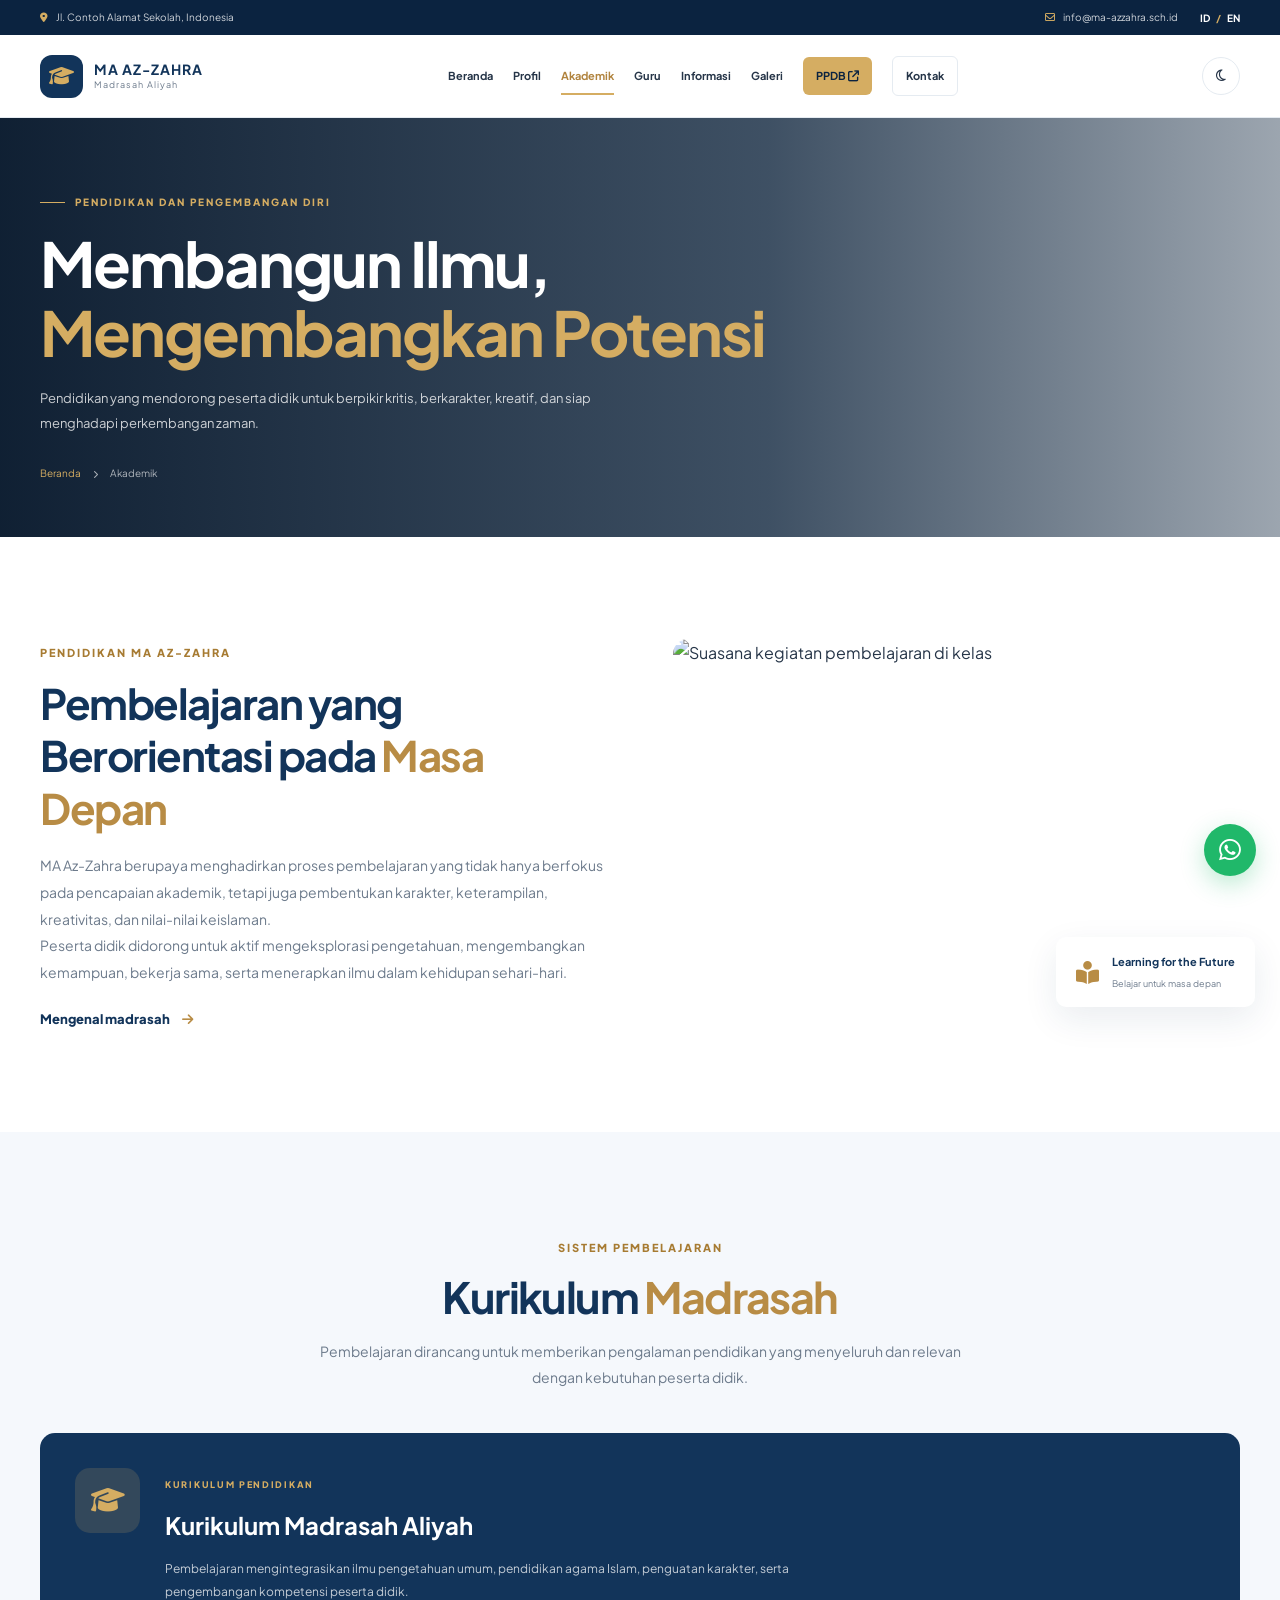
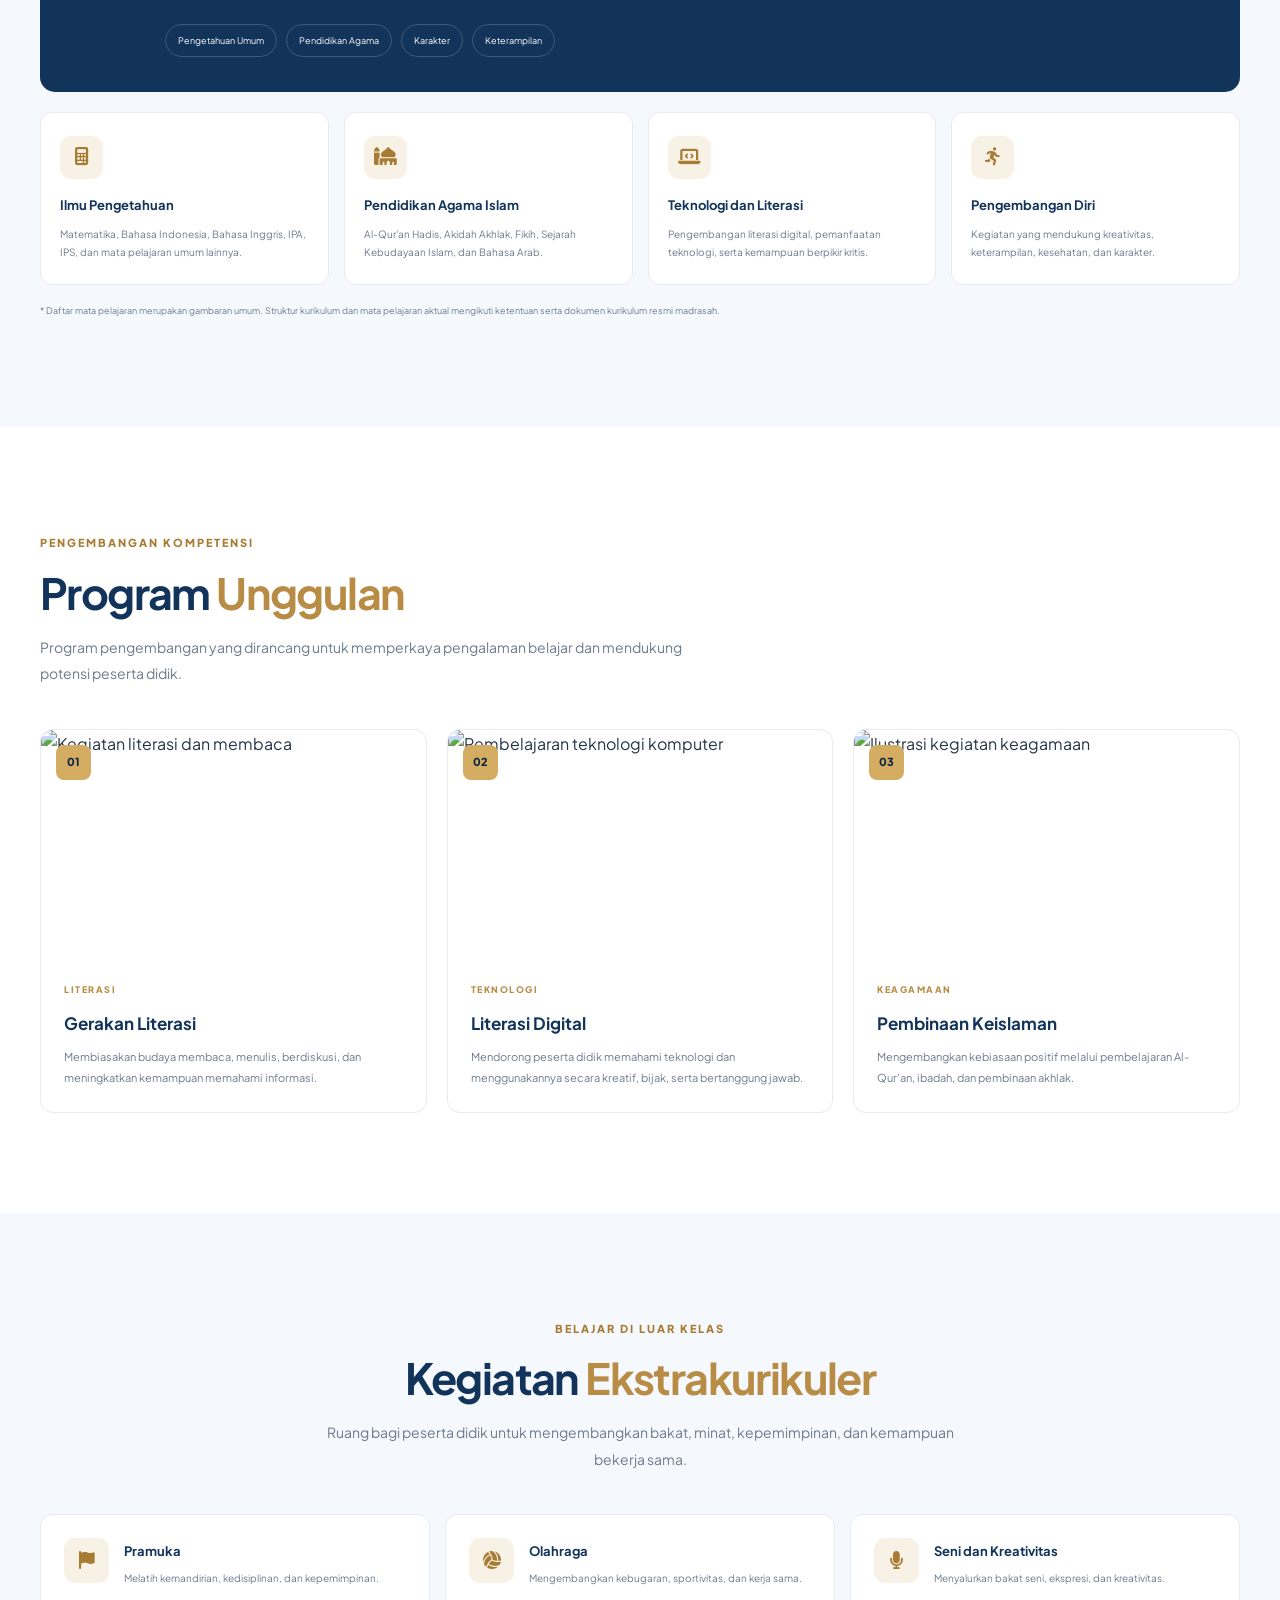
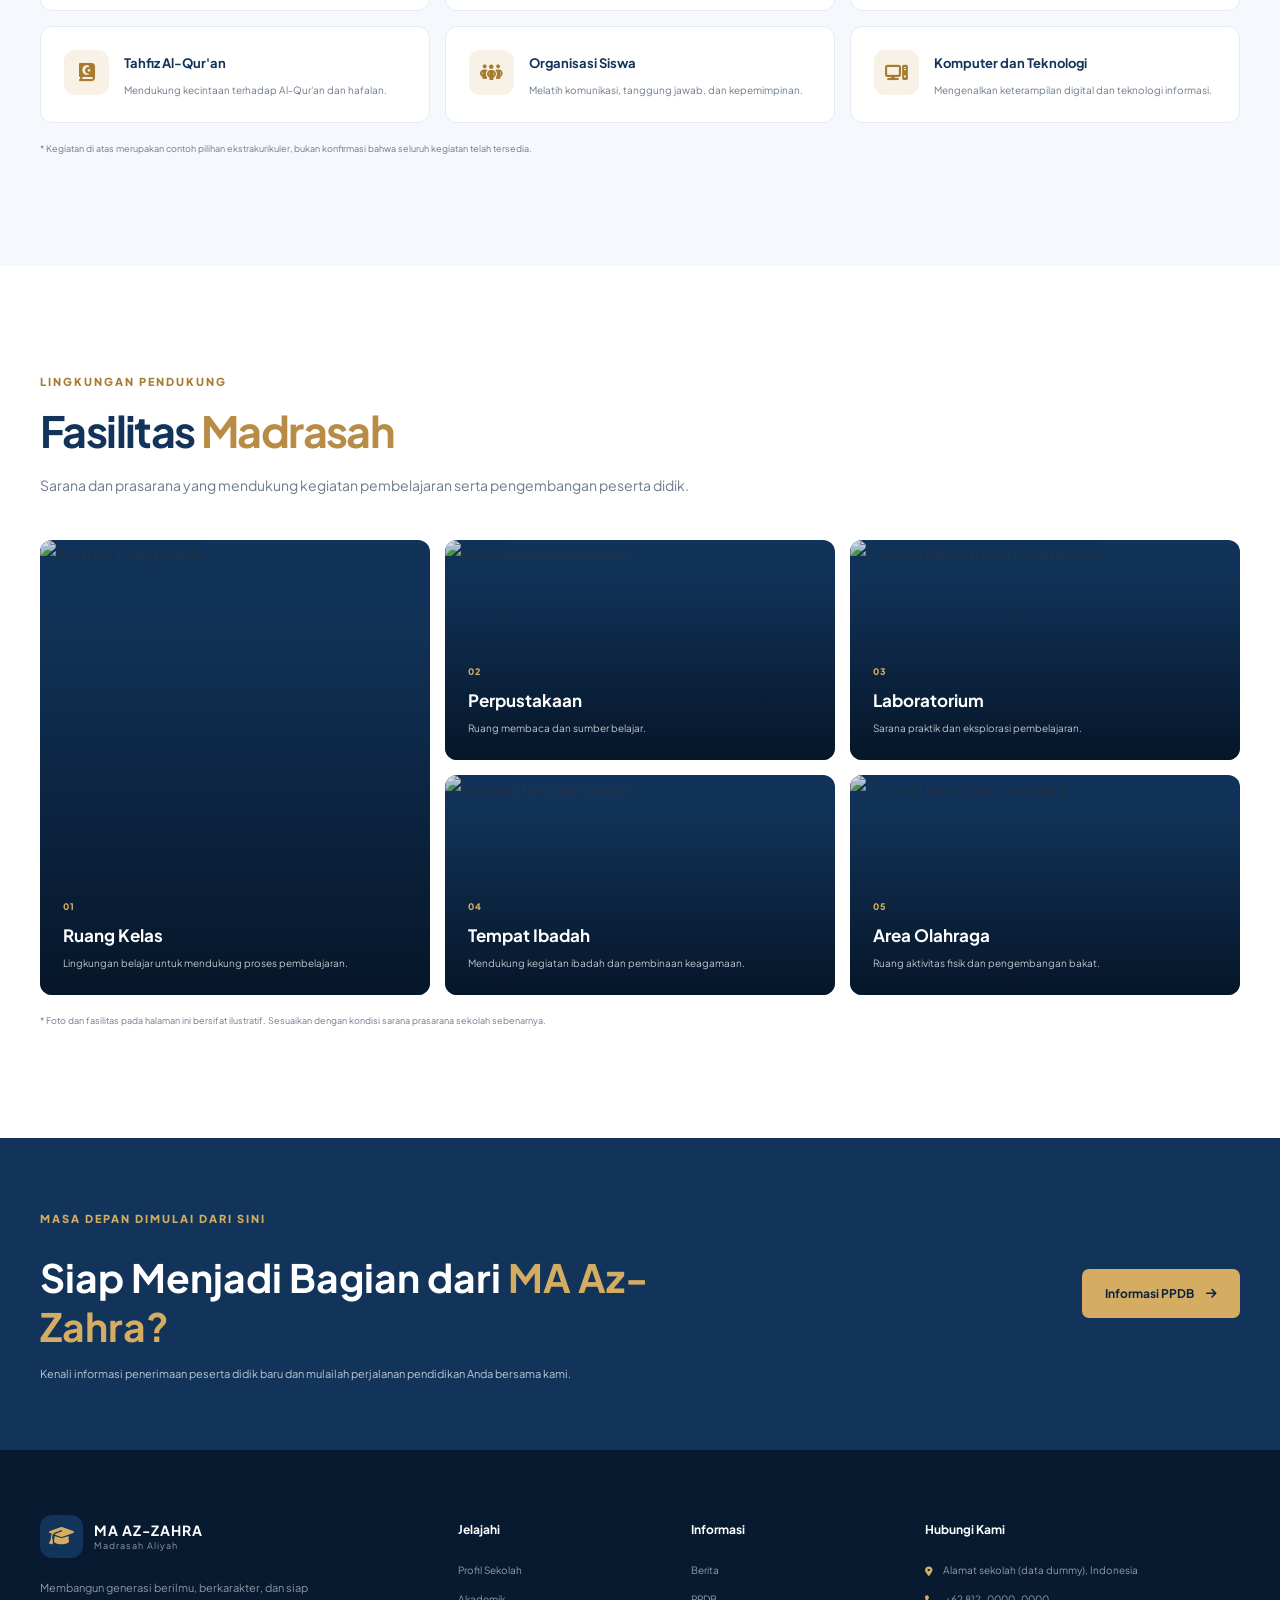
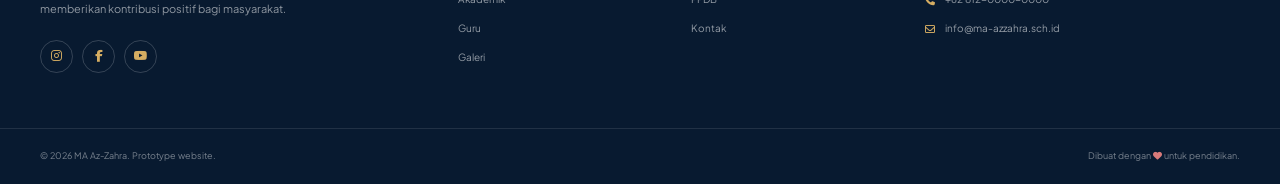
==== pages/akademik.html @ f2ae87c5 "first commit" ====
<!DOCTYPE html>
<html lang="id">
<head>
    <meta charset="UTF-8">
    <meta name="viewport" content="width=device-width, initial-scale=1.0">
    <meta name="description" content="Informasi akademik MA Az-Zahra, kurikulum, program unggulan, ekstrakurikuler, dan fasilitas madrasah.">

    <title>Akademik | MA Az-Zahra</title>

    <link rel="preconnect" href="https://fonts.googleapis.com">
    <link rel="preconnect" href="https://fonts.gstatic.com" crossorigin>
    <link href="https://fonts.googleapis.com/css2?family=Plus+Jakarta+Sans:wght@400;500;600;700;800&display=swap" rel="stylesheet">

    <link rel="stylesheet" href="https://cdnjs.cloudflare.com/ajax/libs/font-awesome/6.5.2/css/all.min.css">

    <link rel="stylesheet" href="../assets/css/variables.css">
    <link rel="stylesheet" href="../assets/css/global.css">
    <link rel="stylesheet" href="../assets/css/navbar.css">
    <link rel="stylesheet" href="../assets/css/components.css">
    <link rel="stylesheet" href="../assets/css/pages.css">
    <link rel="stylesheet" href="../assets/css/responsive.css">
</head>

<body class="academic-page">

    <!-- ANNOUNCEMENT BAR -->
    <div class="announcement-bar">
        <div class="container announcement-inner">
            <span>
                <i class="fa-solid fa-location-dot"></i>
                Jl. Contoh Alamat Sekolah, Indonesia
            </span>

            <div class="announcement-right">
                <a href="mailto:info@ma-azzahra.sch.id">
                    <i class="fa-regular fa-envelope"></i>
                    info@ma-azzahra.sch.id
                </a>

                <button class="language-toggle" id="languageToggle" type="button">
                    ID <span>/</span> EN
                </button>
            </div>
        </div>
    </div>

    <!-- NAVBAR -->
    <header class="site-header" id="siteHeader">
        <div class="container nav-container">

            <a class="brand" href="../index.html">
                <span class="brand-logo">
                    <i class="fa-solid fa-graduation-cap"></i>
                </span>

                <span class="brand-copy">
                    <strong>MA AZ-ZAHRA</strong>
                    <small>Madrasah Aliyah</small>
                </span>
            </a>

            <button
                class="mobile-menu-toggle"
                id="mobileMenuToggle"
                type="button"
                aria-label="Buka navigasi"
                aria-expanded="false"
            >
                <i class="fa-solid fa-bars"></i>
            </button>

            <nav class="main-nav" id="mainNav">
                <a class="nav-link" href="../index.html">Beranda</a>
                <a class="nav-link" href="profil.html">Profil</a>
                <a class="nav-link active" href="akademik.html">Akademik</a>
                <a class="nav-link" href="guru.html">Guru</a>
                <a class="nav-link" href="berita.html">Informasi</a>
                <a class="nav-link" href="galeri.html">Galeri</a>
                <a class="nav-link nav-ppdb" href="ppdb.html">
                    PPDB <i class="fa-solid fa-arrow-up-right-from-square"></i>
                </a>
                <a class="nav-link nav-contact" href="kontak.html">Kontak</a>
            </nav>

            <div class="nav-actions">
                <button class="icon-button" id="themeToggle" type="button" aria-label="Ganti tema">
                    <i class="fa-regular fa-moon"></i>
                </button>
            </div>

        </div>
    </header>

    <main>

        <!-- HERO -->
        <section class="academic-hero">
            <div class="academic-hero-overlay"></div>

            <div class="container academic-hero-content reveal">

                <span class="eyebrow">
                    <span></span>
                    PENDIDIKAN DAN PENGEMBANGAN DIRI
                </span>

                <h1>
                    Membangun Ilmu,
                    <em>Mengembangkan Potensi</em>
                </h1>

                <p>
                    Pendidikan yang mendorong peserta didik untuk berpikir
                    kritis, berkarakter, kreatif, dan siap menghadapi
                    perkembangan zaman.
                </p>

                <div class="breadcrumb">
                    <a href="../index.html">Beranda</a>
                    <i class="fa-solid fa-chevron-right"></i>
                    <span>Akademik</span>
                </div>

            </div>
        </section>

        <!-- PENGANTAR -->
        <section class="section academic-intro">
            <div class="container academic-intro-grid">

                <div class="academic-intro-copy reveal">

                    <span class="section-kicker">PENDIDIKAN MA AZ-ZAHRA</span>

                    <h2>
                        Pembelajaran yang Berorientasi pada
                        <em>Masa Depan</em>
                    </h2>

                    <p class="section-description">
                        MA Az-Zahra berupaya menghadirkan proses pembelajaran
                        yang tidak hanya berfokus pada pencapaian akademik,
                        tetapi juga pembentukan karakter, keterampilan,
                        kreativitas, dan nilai-nilai keislaman.
                    </p>

                    <p class="section-description">
                        Peserta didik didorong untuk aktif mengeksplorasi
                        pengetahuan, mengembangkan kemampuan, bekerja sama,
                        serta menerapkan ilmu dalam kehidupan sehari-hari.
                    </p>

                    <a href="profil.html" class="text-link">
                        Mengenal madrasah
                        <i class="fa-solid fa-arrow-right"></i>
                    </a>

                </div>

                <div class="academic-intro-visual reveal">

                    <img
                        src="https://images.unsplash.com/photo-1509062522246-3755977927d7?auto=format&fit=crop&w=1100&q=85"
                        alt="Suasana kegiatan pembelajaran di kelas"
                        loading="lazy"
                    >

                    <div class="academic-image-caption">
                        <i class="fa-solid fa-book-open-reader"></i>
                        <div>
                            <strong>Learning for the Future</strong>
                            <small>Belajar untuk masa depan</small>
                        </div>
                    </div>

                </div>

            </div>
        </section>

        <!-- KURIKULUM -->
        <section class="section curriculum-section">
            <div class="container">

                <div class="section-heading centered reveal">
                    <span class="section-kicker">SISTEM PEMBELAJARAN</span>

                    <h2>
                        Kurikulum
                        <em>Madrasah</em>
                    </h2>

                    <p class="section-description">
                        Pembelajaran dirancang untuk memberikan pengalaman
                        pendidikan yang menyeluruh dan relevan dengan
                        kebutuhan peserta didik.
                    </p>
                </div>

                <div class="curriculum-main-card reveal">

                    <div class="curriculum-main-icon">
                        <i class="fa-solid fa-graduation-cap"></i>
                    </div>

                    <div class="curriculum-main-content">
                        <span>KURIKULUM PENDIDIKAN</span>
                        <h3>Kurikulum Madrasah Aliyah</h3>

                        <p>
                            Pembelajaran mengintegrasikan ilmu pengetahuan
                            umum, pendidikan agama Islam, penguatan karakter,
                            serta pengembangan kompetensi peserta didik.
                        </p>

                        <div class="curriculum-tags">
                            <span>Pengetahuan Umum</span>
                            <span>Pendidikan Agama</span>
                            <span>Karakter</span>
                            <span>Keterampilan</span>
                        </div>
                    </div>

                </div>

                <div class="curriculum-subjects">

                    <article class="subject-card reveal">
                        <span><i class="fa-solid fa-calculator"></i></span>
                        <h3>Ilmu Pengetahuan</h3>
                        <p>
                            Matematika, Bahasa Indonesia, Bahasa Inggris,
                            IPA, IPS, dan mata pelajaran umum lainnya.
                        </p>
                    </article>

                    <article class="subject-card reveal">
                        <span><i class="fa-solid fa-mosque"></i></span>
                        <h3>Pendidikan Agama Islam</h3>
                        <p>
                            Al-Qur'an Hadis, Akidah Akhlak, Fikih,
                            Sejarah Kebudayaan Islam, dan Bahasa Arab.
                        </p>
                    </article>

                    <article class="subject-card reveal">
                        <span><i class="fa-solid fa-laptop-code"></i></span>
                        <h3>Teknologi dan Literasi</h3>
                        <p>
                            Pengembangan literasi digital, pemanfaatan
                            teknologi, serta kemampuan berpikir kritis.
                        </p>
                    </article>

                    <article class="subject-card reveal">
                        <span><i class="fa-solid fa-person-running"></i></span>
                        <h3>Pengembangan Diri</h3>
                        <p>
                            Kegiatan yang mendukung kreativitas,
                            keterampilan, kesehatan, dan karakter.
                        </p>
                    </article>

                </div>

                <p class="academic-disclaimer">
                    * Daftar mata pelajaran merupakan gambaran umum.
                    Struktur kurikulum dan mata pelajaran aktual mengikuti
                    ketentuan serta dokumen kurikulum resmi madrasah.
                </p>

            </div>
        </section>

        <!-- PROGRAM UNGGULAN -->
        <section class="section featured-program-section">
            <div class="container">

                <div class="section-heading reveal">
                    <span class="section-kicker">PENGEMBANGAN KOMPETENSI</span>

                    <h2>
                        Program
                        <em>Unggulan</em>
                    </h2>

                    <p class="section-description">
                        Program pengembangan yang dirancang untuk memperkaya
                        pengalaman belajar dan mendukung potensi peserta didik.
                    </p>
                </div>

                <div class="featured-program-grid">

                    <article class="featured-program-card reveal">
                        <div class="program-image">
                            <img
                                src="https://images.unsplash.com/photo-1481627834876-b7833e8f5570?auto=format&fit=crop&w=900&q=85"
                                alt="Kegiatan literasi dan membaca"
                                loading="lazy"
                            >
                            <span>01</span>
                        </div>

                        <div class="program-content">
                            <span class="program-category">LITERASI</span>
                            <h3>Gerakan Literasi</h3>
                            <p>
                                Membiasakan budaya membaca, menulis,
                                berdiskusi, dan meningkatkan kemampuan
                                memahami informasi.
                            </p>
                        </div>
                    </article>

                    <article class="featured-program-card reveal">
                        <div class="program-image">
                            <img
                                src="https://images.unsplash.com/photo-1516321318423-f06f85e504b3?auto=format&fit=crop&w=900&q=85"
                                alt="Pembelajaran teknologi komputer"
                                loading="lazy"
                            >
                            <span>02</span>
                        </div>

                        <div class="program-content">
                            <span class="program-category">TEKNOLOGI</span>
                            <h3>Literasi Digital</h3>
                            <p>
                                Mendorong peserta didik memahami teknologi
                                dan menggunakannya secara kreatif,
                                bijak, serta bertanggung jawab.
                            </p>
                        </div>
                    </article>

                    <article class="featured-program-card reveal">
                        <div class="program-image">
                            <img
                                src="https://images.unsplash.com/photo-1609599006353-e629aaabfeae?auto=format&fit=crop&w=900&q=85"
                                alt="Ilustrasi kegiatan keagamaan"
                                loading="lazy"
                            >
                            <span>03</span>
                        </div>

                        <div class="program-content">
                            <span class="program-category">KEAGAMAAN</span>
                            <h3>Pembinaan Keislaman</h3>
                            <p>
                                Mengembangkan kebiasaan positif melalui
                                pembelajaran Al-Qur'an, ibadah, dan
                                pembinaan akhlak.
                            </p>
                        </div>
                    </article>

                </div>

            </div>
        </section>

        <!-- EKSTRAKURIKULER -->
        <section class="section extracurricular-section">
            <div class="container">

                <div class="section-heading centered reveal">
                    <span class="section-kicker">BELAJAR DI LUAR KELAS</span>

                    <h2>
                        Kegiatan
                        <em>Ekstrakurikuler</em>
                    </h2>

                    <p class="section-description">
                        Ruang bagi peserta didik untuk mengembangkan
                        bakat, minat, kepemimpinan, dan kemampuan bekerja sama.
                    </p>
                </div>

                <div class="extracurricular-grid">

                    <article class="extra-card reveal">
                        <span class="extra-icon">
                            <i class="fa-solid fa-flag"></i>
                        </span>
                        <div>
                            <h3>Pramuka</h3>
                            <p>Melatih kemandirian, kedisiplinan, dan kepemimpinan.</p>
                        </div>
                    </article>

                    <article class="extra-card reveal">
                        <span class="extra-icon">
                            <i class="fa-solid fa-volleyball"></i>
                        </span>
                        <div>
                            <h3>Olahraga</h3>
                            <p>Mengembangkan kebugaran, sportivitas, dan kerja sama.</p>
                        </div>
                    </article>

                    <article class="extra-card reveal">
                        <span class="extra-icon">
                            <i class="fa-solid fa-microphone"></i>
                        </span>
                        <div>
                            <h3>Seni dan Kreativitas</h3>
                            <p>Menyalurkan bakat seni, ekspresi, dan kreativitas.</p>
                        </div>
                    </article>

                    <article class="extra-card reveal">
                        <span class="extra-icon">
                            <i class="fa-solid fa-book-quran"></i>
                        </span>
                        <div>
                            <h3>Tahfiz Al-Qur'an</h3>
                            <p>Mendukung kecintaan terhadap Al-Qur'an dan hafalan.</p>
                        </div>
                    </article>

                    <article class="extra-card reveal">
                        <span class="extra-icon">
                            <i class="fa-solid fa-people-group"></i>
                        </span>
                        <div>
                            <h3>Organisasi Siswa</h3>
                            <p>Melatih komunikasi, tanggung jawab, dan kepemimpinan.</p>
                        </div>
                    </article>

                    <article class="extra-card reveal">
                        <span class="extra-icon">
                            <i class="fa-solid fa-computer"></i>
                        </span>
                        <div>
                            <h3>Komputer dan Teknologi</h3>
                            <p>Mengenalkan keterampilan digital dan teknologi informasi.</p>
                        </div>
                    </article>

                </div>

                <p class="academic-disclaimer">
                    * Kegiatan di atas merupakan contoh pilihan ekstrakurikuler,
                    bukan konfirmasi bahwa seluruh kegiatan telah tersedia.
                </p>

            </div>
        </section>

        <!-- FASILITAS -->
        <section class="section facilities-section">
            <div class="container">

                <div class="section-heading reveal">
                    <span class="section-kicker">LINGKUNGAN PENDUKUNG</span>

                    <h2>
                        Fasilitas
                        <em>Madrasah</em>
                    </h2>

                    <p class="section-description">
                        Sarana dan prasarana yang mendukung kegiatan
                        pembelajaran serta pengembangan peserta didik.
                    </p>
                </div>

                <div class="facilities-grid">

                    <article class="facility-card facility-large reveal">
                        <img
                            src="https://images.unsplash.com/photo-1580582932707-520aed937b7b?auto=format&fit=crop&w=1100&q=85"
                            alt="Ilustrasi ruang kelas"
                            loading="lazy"
                        >
                        <div class="facility-overlay">
                            <span>01</span>
                            <h3>Ruang Kelas</h3>
                            <p>Lingkungan belajar untuk mendukung proses pembelajaran.</p>
                        </div>
                    </article>

                    <article class="facility-card reveal">
                        <img
                            src="https://images.unsplash.com/photo-1507842217343-583bb7270b66?auto=format&fit=crop&w=900&q=85"
                            alt="Ilustrasi perpustakaan"
                            loading="lazy"
                        >
                        <div class="facility-overlay">
                            <span>02</span>
                            <h3>Perpustakaan</h3>
                            <p>Ruang membaca dan sumber belajar.</p>
                        </div>
                    </article>

                    <article class="facility-card reveal">
                        <img
                            src="https://images.unsplash.com/photo-1581092921461-eab62e97a780?auto=format&fit=crop&w=900&q=85"
                            alt="Ilustrasi laboratorium komputer"
                            loading="lazy"
                        >
                        <div class="facility-overlay">
                            <span>03</span>
                            <h3>Laboratorium</h3>
                            <p>Sarana praktik dan eksplorasi pembelajaran.</p>
                        </div>
                    </article>

                    <article class="facility-card reveal">
                        <img
                            src="https://images.unsplash.com/photo-1542810634-71277d95dcbb?auto=format&fit=crop&w=900&q=85"
                            alt="Ilustrasi tempat ibadah"
                            loading="lazy"
                        >
                        <div class="facility-overlay">
                            <span>04</span>
                            <h3>Tempat Ibadah</h3>
                            <p>Mendukung kegiatan ibadah dan pembinaan keagamaan.</p>
                        </div>
                    </article>

                    <article class="facility-card reveal">
                        <img
                            src="https://images.unsplash.com/photo-1461896836934-ffe607ba8211?auto=format&fit=crop&w=900&q=85"
                            alt="Ilustrasi lapangan olahraga"
                            loading="lazy"
                        >
                        <div class="facility-overlay">
                            <span>05</span>
                            <h3>Area Olahraga</h3>
                            <p>Ruang aktivitas fisik dan pengembangan bakat.</p>
                        </div>
                    </article>

                </div>

                <p class="academic-disclaimer">
                    * Foto dan fasilitas pada halaman ini bersifat ilustratif.
                    Sesuaikan dengan kondisi sarana prasarana sekolah sebenarnya.
                </p>

            </div>
        </section>

        <!-- CTA -->
        <section class="academic-cta">
            <div class="container academic-cta-inner">

                <div>
                    <span class="section-kicker light-kicker">MASA DEPAN DIMULAI DARI SINI</span>

                    <h2>
                        Siap Menjadi Bagian dari
                        <em>MA Az-Zahra?</em>
                    </h2>

                    <p>
                        Kenali informasi penerimaan peserta didik baru
                        dan mulailah perjalanan pendidikan Anda bersama kami.
                    </p>
                </div>

                <a href="ppdb.html" class="btn btn-gold">
                    Informasi PPDB
                    <i class="fa-solid fa-arrow-right"></i>
                </a>

            </div>
        </section>

    </main>

    <!-- FOOTER -->
    <footer class="site-footer" id="siteFooter">

        <div class="container footer-main">

            <div class="footer-brand">

                <a class="brand brand-light" href="../index.html">
                    <span class="brand-logo">
                        <i class="fa-solid fa-graduation-cap"></i>
                    </span>

                    <span class="brand-copy">
                        <strong>MA AZ-ZAHRA</strong>
                        <small>Madrasah Aliyah</small>
                    </span>
                </a>

                <p>
                    Membangun generasi berilmu, berkarakter, dan siap
                    memberikan kontribusi positif bagi masyarakat.
                </p>

                <div class="social-links">
                    <a href="#" aria-label="Instagram"><i class="fa-brands fa-instagram"></i></a>
                    <a href="#" aria-label="Facebook"><i class="fa-brands fa-facebook-f"></i></a>
                    <a href="#" aria-label="YouTube"><i class="fa-brands fa-youtube"></i></a>
                </div>

            </div>

            <div class="footer-column">
                <h4>Jelajahi</h4>
                <a href="profil.html">Profil Sekolah</a>
                <a href="akademik.html">Akademik</a>
                <a href="guru.html">Guru</a>
                <a href="galeri.html">Galeri</a>
            </div>

            <div class="footer-column">
                <h4>Informasi</h4>
                <a href="berita.html">Berita</a>
                <a href="ppdb.html">PPDB</a>
                <a href="kontak.html">Kontak</a>
            </div>

            <div class="footer-column footer-contact">
                <h4>Hubungi Kami</h4>

                <p>
                    <i class="fa-solid fa-location-dot"></i>
                    Alamat sekolah (data dummy), Indonesia
                </p>

                <p>
                    <i class="fa-solid fa-phone"></i>
                    +62 812-0000-0000
                </p>

                <p>
                    <i class="fa-regular fa-envelope"></i>
                    info@ma-azzahra.sch.id
                </p>
            </div>

        </div>

        <div class="footer-bottom">
            <div class="container">
                <span>
                    © <span id="currentYear"></span> MA Az-Zahra.
                    Prototype website.
                </span>

                <span>
                    Dibuat dengan <i class="fa-solid fa-heart"></i>
                    untuk pendidikan.
                </span>
            </div>
        </div>

    </footer>

    <!-- WHATSAPP -->
    <a
        class="floating-whatsapp"
        href="https://wa.me/6281200000000?text=Halo%20MA%20Az-Zahra"
        target="_blank"
        rel="noopener"
        aria-label="Hubungi melalui WhatsApp"
    >
        <i class="fa-brands fa-whatsapp"></i>
    </a>

    <!-- BACK TO TOP -->
    <button class="back-to-top" id="backToTop" type="button" aria-label="Kembali ke atas">
        <i class="fa-solid fa-arrow-up"></i>
    </button>

    <!-- JAVASCRIPT -->
    <script src="../assets/js/config.js"></script>
    <script src="../assets/js/data.js"></script>
    <script src="../assets/js/components.js"></script>
    <script src="../assets/js/navigation.js"></script>
    <script src="../assets/js/theme.js"></script>
    <script src="../assets/js/language.js"></script>
    <script src="../assets/js/main.js"></script>

</body>
</html>
---- assets/css/variables.css ----
:root {
  --color-navy: #12345a;
  --color-navy-dark: #0b2340;
  --color-navy-deep: #081a30;
  --color-gold: #d5ad62;
  --color-gold-light: #ead6ad;
  --color-white: #ffffff;
  --color-bg: #ffffff;
  --color-bg-soft: #f5f8fc;
  --color-text: #263548;
  --color-muted: #6d7b8c;
  --color-border: #e5ebf1;
  --font-main: "Plus Jakarta Sans", sans-serif;
  --container-width: 1200px;
  --radius-sm: 8px;
  --radius-md: 16px;
  --radius-lg: 24px;
  --shadow-soft: 0 12px 35px rgba(18, 52, 90, .09);
  --transition: .25s ease;
}
[data-theme="dark"] {
  --color-bg: #101b2d;
  --color-bg-soft: #15243a;
  --color-text: #e8eef6;
  --color-muted: #aab8ca;
  --color-border: #2b3d55;
  --shadow-soft: 0 12px 35px rgba(0,0,0,.22);
}
---- assets/css/global.css ----
* {
    box-sizing: border-box;
}

html {
    scroll-behavior: smooth;
    scroll-padding-top: 95px;
}

body {
    margin: 0;
    font-family: var(--font-main);
    background: var(--color-bg);
    color: var(--color-text);
    line-height: 1.7;
    transition: background var(--transition), color var(--transition);
}

body,
button,
input {
    font-family: var(--font-main);
}

a {
    color: inherit;
    text-decoration: none;
}

button {
    cursor: pointer;
}

img {
    display: block;
    max-width: 100%;
}

.container {
    width: min(var(--container-width), calc(100% - 48px));
    margin-inline: auto;
}

.section {
    padding: 100px 0;
}

.section-kicker {
    display: inline-block;
    margin-bottom: 14px;
    color: #a77b32;
    font-size: 11px;
    font-weight: 800;
    letter-spacing: 2px;
}

.section-heading {
    margin-bottom: 42px;
}

.section-heading h2,
.about-copy h2,
.principal-copy h2 {
    margin: 0 0 15px;
    color: var(--color-navy);
    font-size: clamp(30px, 4vw, 43px);
    line-height: 1.2;
    letter-spacing: -1.6px;
}

[data-theme="dark"] .section-heading h2,
[data-theme="dark"] .about-copy h2,
[data-theme="dark"] .principal-copy h2 {
    color: var(--color-text);
}

.section-heading h2 em,
.about-copy h2 em,
.principal-copy h2 em {
    color: #b88c45;
    font-style: normal;
}

.section-description {
    max-width: 650px;
    margin: 0;
    color: var(--color-muted);
    font-size: 14px;
    line-height: 1.9;
}

.centered {
    text-align: center;
}

.centered .section-description {
    margin-inline: auto;
}

.btn {
    min-height: 49px;
    display: inline-flex;
    align-items: center;
    justify-content: center;
    gap: 12px;
    padding: 0 22px;
    border: 1px solid transparent;
    border-radius: 7px;
    font-size: 12px;
    font-weight: 700;
    transition: var(--transition);
}

.btn-gold {
    color: var(--color-navy-dark);
    background: var(--color-gold);
}

.btn-gold:hover {
    background: #e5c47e;
    transform: translateY(-2px);
}

.btn-outline-light {
    color: #fff;
    border-color: rgba(255, 255, 255, .55);
    background: rgba(255, 255, 255, .06);
}

.btn-outline-light:hover {
    background: #fff;
    color: var(--color-navy);
}

.btn-outline-dark {
    border-color: var(--color-border);
    color: var(--color-navy);
}

[data-theme="dark"] .btn-outline-dark {
    color: var(--color-text);
}

.btn-outline-dark:hover {
    border-color: var(--color-gold);
    color: #a77b32;
}

.text-link {
    display: inline-flex;
    align-items: center;
    gap: 12px;
    margin-top: 23px;
    color: var(--color-navy);
    font-size: 13px;
    font-weight: 800;
}

[data-theme="dark"] .text-link {
    color: var(--color-gold);
}

.text-link i {
    color: #b88c45;
    transition: transform var(--transition);
}

.text-link:hover i {
    transform: translateX(5px);
}

.demo-note {
    margin: 0;
    padding: 0 15px 12px;
    color: var(--color-muted);
    font-size: 10px;
    text-align: center;
}

.reveal {
    opacity: 0;
    transform: translateY(22px);
    transition: opacity .7s ease, transform .7s ease;
}

.reveal.is-visible {
    opacity: 1;
    transform: translateY(0);
}
---- assets/css/navbar.css ----
.announcement-bar {
     background: var(--color-navy-dark);
     color: rgba(255, 255, 255, .8);
     font-size: 10px;
 }

 .announcement-inner,
 .announcement-right {
     display: flex;
     align-items: center;
     justify-content: space-between;
 }

 .announcement-inner {
     min-height: 35px;
 }

 .announcement-inner i {
     margin-right: 6px;
     color: var(--color-gold);
 }

 .announcement-right {
     gap: 22px;
 }

 .language-toggle {
     padding: 0;
     border: 0;
     background: none;
     color: #fff;
     font-size: 10px;
     font-weight: 700;
 }

 .language-toggle span {
     color: var(--color-gold);
     padding: 0 4px;
 }

 .site-header {
     position: sticky;
     z-index: 1000;
     top: 0;
     background: var(--color-bg);
     border-bottom: 1px solid var(--color-border);
     transition: box-shadow var(--transition), background var(--transition);
 }

 .site-header.is-scrolled {
     box-shadow: 0 8px 24px rgba(9, 31, 56, .08);
 }

 .nav-container {
     min-height: 82px;
     display: flex;
     align-items: center;
     justify-content: space-between;
     gap: 25px;
 }

 .brand {
     display: inline-flex;
     align-items: center;
     gap: 11px;
     flex-shrink: 0;
 }

 .brand-logo {
     width: 43px;
     height: 43px;
     display: grid;
     place-items: center;
     border-radius: 12px;
     background: var(--color-navy);
     color: var(--color-gold);
     font-size: 20px;
 }

 .brand-copy {
     display: flex;
     flex-direction: column;
     line-height: 1.35;
 }

 .brand-copy strong {
     color: var(--color-navy);
     font-size: 14px;
     letter-spacing: 1px;
 }

 [data-theme="dark"] .brand-copy strong {
     color: var(--color-text);
 }

 .brand-copy small {
     color: var(--color-muted);
     font-size: 9px;
     letter-spacing: 1px;
 }

 .main-nav {
     display: flex;
     align-items: center;
     gap: 20px;
 }

 .nav-link {
     position: relative;
     color: var(--color-text);
     font-size: 11px;
     font-weight: 700;
     transition: color var(--transition);
 }

 .nav-link:hover,
 .nav-link.active {
     color: #b1843f;
 }

 .nav-link.active::after {
     position: absolute;
     right: 0;
     bottom: -10px;
     left: 0;
     height: 2px;
     background: var(--color-gold);
     content: "";
 }

 .nav-ppdb {
     padding: 10px 13px;
     border-radius: 6px;
     background: var(--color-gold);
     color: var(--color-navy-dark);
 }

 .nav-ppdb:hover {
     color: var(--color-navy-dark);
     background: #e5c47e;
 }

 .nav-ppdb::after {
     display: none;
 }

 .nav-contact {
     padding: 10px 13px;
     border: 1px solid var(--color-border);
     border-radius: 6px;
 }

 .nav-actions {
     display: flex;
     align-items: center;
 }

 .icon-button,
 .mobile-menu-toggle {
     width: 38px;
     height: 38px;
     display: grid;
     place-items: center;
     border: 1px solid var(--color-border);
     border-radius: 50%;
     background: var(--color-bg);
     color: var(--color-text);
 }

 .mobile-menu-toggle {
     display: none;
 }
---- assets/css/components.css ----
.hero-section {
     position: relative;
     min-height: 650px;
     display: flex;
     align-items: center;
     overflow: hidden;
     background: var(--color-navy-deep);
     color: #fff;
 }

 .hero-image,
 .hero-overlay {
     position: absolute;
     inset: 0;
 }

 .hero-image {
     background: url("https://images.unsplash.com/photo-1562774053-701939374585?auto=format&fit=crop&w=2000&q=90") center 48%/cover no-repeat;
     transform: scale(1.02);
 }

 .hero-overlay {
     background: linear-gradient(90deg, rgba(6, 23, 43, .94) 0%, rgba(8, 31, 56, .82) 47%, rgba(8, 31, 56, .28) 100%);
 }

 .hero-content {
     position: relative;
     z-index: 1;
     padding-top: 45px;
     padding-bottom: 65px;
 }

 .eyebrow {
     display: inline-flex;
     align-items: center;
     gap: 10px;
     color: var(--color-gold);
     font-size: 10px;
     font-weight: 800;
     letter-spacing: 2px;
 }

 .eyebrow span {
     width: 25px;
     height: 1px;
     background: var(--color-gold);
 }

 .hero-content h1 {
     max-width: 760px;
     margin: 20px 0 18px;
     font-size: clamp(43px, 6vw, 70px);
     line-height: 1.12;
     letter-spacing: -2.8px;
 }

 .hero-content h1 em {
     color: var(--color-gold);
     font-style: normal;
 }

 .hero-content>p {
     max-width: 540px;
     margin: 0;
     color: rgba(255, 255, 255, .77);
     font-size: 14px;
     line-height: 1.9;
 }

 .hero-actions {
     display: flex;
     flex-wrap: wrap;
     gap: 12px;
     margin-top: 30px;
 }

 .hero-trust {
     display: flex;
     align-items: center;
     gap: 13px;
     margin-top: 52px;
 }

 .trust-avatars {
     display: flex;
     padding-left: 5px;
 }

 .trust-avatars span {
     width: 30px;
     height: 30px;
     display: grid;
     place-items: center;
     margin-left: -5px;
     border: 2px solid #fff;
     border-radius: 50%;
     background: #d8e2ec;
     color: var(--color-navy);
     font-size: 10px;
 }

 .hero-trust div:last-child {
     display: flex;
     flex-direction: column;
 }

 .hero-trust strong {
     font-size: 10px;
 }

 .hero-trust small {
     color: rgba(255, 255, 255, .62);
     font-size: 9px;
 }

 .hero-scroll {
     position: absolute;
     z-index: 2;
     bottom: 30px;
     left: max(24px, calc((100% - var(--container-width))/2));
     display: flex;
     align-items: center;
     gap: 10px;
     color: rgba(255, 255, 255, .7);
     font-size: 9px;
 }

 .hero-scroll span {
     width: 22px;
     height: 1px;
     background: var(--color-gold);
 }

 .hero-index {
     position: absolute;
     right: max(24px, calc((100% - var(--container-width))/2));
     bottom: 30px;
     color: rgba(255, 255, 255, .7);
     font-size: 10px;
 }

 .hero-index strong {
     color: var(--color-gold);
     font-size: 17px;
 }

 .hero-index span {
     margin: 0 8px;
 }

 .stats-section {
     padding: 34px 0 0;
     background: var(--color-bg-soft);
 }

 .stats-grid {
     display: grid;
     grid-template-columns: repeat(4, 1fr);
     padding-bottom: 27px;
 }

 .stat-item {
     display: flex;
     align-items: center;
     justify-content: center;
     gap: 14px;
     border-right: 1px solid var(--color-border);
 }

 .stat-item:last-child {
     border: 0;
 }

 .stat-icon {
     width: 45px;
     height: 45px;
     display: grid;
     place-items: center;
     border-radius: 13px;
     background: rgba(213, 173, 98, .16);
     color: #a77b32;
     font-size: 17px;
 }

 .stat-item div {
     display: flex;
     flex-direction: column;
 }

 .stat-item strong {
     color: var(--color-navy);
     font-size: 25px;
     line-height: 1.2;
 }

 [data-theme="dark"] .stat-item strong {
     color: var(--color-text);
 }

 .stat-item small {
     color: var(--color-muted);
     font-size: 10px;
 }

 .about-grid {
     display: grid;
     grid-template-columns: 1fr 1fr;
     align-items: center;
     gap: 90px;
 }

 .about-visual {
     position: relative;
     min-height: 470px;
 }

 .about-photo-main {
     position: absolute;
     top: 0;
     left: 0;
     width: 78%;
     height: 400px;
     overflow: hidden;
     border-radius: 170px 170px 12px 12px;
 }

 .about-photo-main img,
 .about-photo-small img,
 .principal-image img {
     width: 100%;
     height: 100%;
     object-fit: cover;
 }

 .about-photo-small {
     position: absolute;
     right: 0;
     bottom: 5px;
     width: 47%;
     height: 190px;
     overflow: hidden;
     border: 8px solid var(--color-bg);
     border-radius: 12px;
     box-shadow: var(--shadow-soft);
 }

 .experience-card {
     position: absolute;
     top: 45px;
     right: 0;
     display: flex;
     align-items: center;
     gap: 9px;
     padding: 15px 18px;
     border-radius: 10px;
     background: var(--color-gold);
     color: var(--color-navy-dark);
     box-shadow: var(--shadow-soft);
 }

 .experience-card strong {
     font-size: 33px;
     line-height: 1;
 }

 .experience-card strong span {
     font-size: 17px;
 }

 .experience-card small {
     font-size: 9px;
     font-weight: 700;
     line-height: 1.4;
 }

 .decorative-dot {
     position: absolute;
     z-index: -1;
     bottom: 35px;
     left: -25px;
     width: 100px;
     height: 100px;
     background-image: radial-gradient(#d5ad62 1.5px, transparent 1.5px);
     background-size: 12px 12px;
 }

 .about-copy h2 {
     max-width: 510px;
 }

 .about-points {
     display: grid;
     gap: 18px;
     margin-top: 28px;
 }

 .about-points>div {
     display: flex;
     align-items: center;
     gap: 12px;
 }

 .about-points>div>span {
     width: 28px;
     height: 28px;
     display: grid;
     place-items: center;
     flex-shrink: 0;
     border-radius: 50%;
     background: rgba(213, 173, 98, .18);
     color: #a77b32;
     font-size: 11px;
 }

 .about-points div div {
     display: flex;
     flex-direction: column;
 }

 .about-points strong {
     font-size: 12px;
 }

 .about-points small {
     color: var(--color-muted);
     font-size: 10px;
 }

 .programs-section {
     background: var(--color-bg-soft);
 }

 .program-grid {
     display: grid;
     grid-template-columns: repeat(3, 1fr);
     gap: 20px;
 }

 .program-card {
     position: relative;
     min-height: 260px;
     padding: 30px;
     border: 1px solid var(--color-border);
     border-radius: 13px;
     background: var(--color-bg);
     transition: transform var(--transition), box-shadow var(--transition);
 }

 .program-card:hover {
     transform: translateY(-7px);
     box-shadow: var(--shadow-soft);
 }

 .program-card.featured {
     border-color: var(--color-navy);
     background: var(--color-navy);
     color: #fff;
 }

 .program-icon {
     width: 48px;
     height: 48px;
     display: grid;
     place-items: center;
     border-radius: 12px;
     background: rgba(213, 173, 98, .17);
     color: #b1843f;
     font-size: 19px;
 }

 .program-number {
     position: absolute;
     top: 31px;
     right: 30px;
     color: var(--color-muted);
     font-size: 12px;
     font-weight: 800;
 }

 .program-card h3 {
     margin: 25px 0 8px;
     font-size: 17px;
 }

 .program-card p {
     margin: 0;
     color: var(--color-muted);
     font-size: 11px;
     line-height: 1.8;
 }

 .program-card.featured p,
 .program-card.featured .program-number {
     color: rgba(255, 255, 255, .65);
 }

 .program-card>a {
     position: absolute;
     right: 28px;
     bottom: 26px;
     color: var(--color-gold);
 }

 .principal-grid {
     display: grid;
     grid-template-columns: .8fr 1.2fr;
     align-items: center;
     gap: 85px;
 }

 .principal-image {
     position: relative;
     height: 440px;
     overflow: hidden;
     border-radius: 12px;
 }

 .image-caption {
     position: absolute;
     right: 15px;
     bottom: 15px;
     left: 15px;
     padding: 12px;
     border: 1px solid rgba(255, 255, 255, .25);
     border-radius: 7px;
     background: rgba(8, 26, 48, .76);
     color: #fff;
     font-size: 11px;
     text-align: center;
     backdrop-filter: blur(8px);
 }

 .principal-copy h2 {
     font-size: clamp(27px, 3vw, 38px);
 }

 .principal-copy .section-description+.section-description {
     margin-top: 12px;
 }

 .principal-sign {
     display: flex;
     flex-direction: column;
     margin-top: 25px;
     padding-left: 15px;
     border-left: 3px solid var(--color-gold);
 }

 .principal-sign strong {
     font-size: 12px;
 }

 .principal-sign small {
     color: var(--color-muted);
     font-size: 10px;
 }

 .news-section {
     background: var(--color-bg-soft);
 }

 .heading-with-action {
     display: flex;
     align-items: end;
     justify-content: space-between;
     gap: 25px;
 }

 .heading-with-action .btn {
     flex-shrink: 0;
     margin-bottom: 5px;
 }

 .news-grid {
     display: grid;
     grid-template-columns: repeat(3, 1fr);
     gap: 22px;
 }

 .news-card {
     overflow: hidden;
     border: 1px solid var(--color-border);
     border-radius: 12px;
     background: var(--color-bg);
     transition: transform var(--transition), box-shadow var(--transition);
 }

 .news-card:hover {
     transform: translateY(-5px);
     box-shadow: var(--shadow-soft);
 }

 .news-card-image {
     height: 205px;
     overflow: hidden;
 }

 .news-card-image img {
     width: 100%;
     height: 100%;
     object-fit: cover;
     transition: transform .5s ease;
 }

 .news-card:hover .news-card-image img {
     transform: scale(1.05);
 }

 .news-card-body {
     padding: 21px;
 }

 .news-meta {
     display: flex;
     align-items: center;
     gap: 12px;
     color: var(--color-muted);
     font-size: 9px;
 }

 .news-category {
     color: #a77b32;
     font-weight: 800;
 }

 .news-card h3 {
     margin: 12px 0 8px;
     color: var(--color-navy);
     font-size: 15px;
     line-height: 1.5;
 }

 [data-theme="dark"] .news-card h3 {
     color: var(--color-text);
 }

 .news-card p {
     margin: 0;
     color: var(--color-muted);
     font-size: 11px;
     line-height: 1.8;
 }

 .news-card .text-link {
     margin-top: 16px;
     font-size: 10px;
 }

 .gallery-preview-grid {
     display: grid;
     grid-template-columns: 1.2fr 1fr 1fr 1fr;
     gap: 13px;
 }

 .gallery-preview-grid img {
     width: 100%;
     height: 210px;
     border-radius: 9px;
     object-fit: cover;
 }

 .center-action {
     text-align: center;
 }

 .admission-cta {
     padding: 65px 0;
     background: linear-gradient(110deg, #0b2340, #1a426d);
     color: #fff;
 }

 .admission-inner {
     display: flex;
     align-items: center;
     justify-content: space-between;
     gap: 30px;
 }

 .admission-inner h2 {
     max-width: 650px;
     margin: 0 0 10px;
     font-size: clamp(26px, 4vw, 39px);
     line-height: 1.25;
 }

 .admission-inner h2 em {
     color: var(--color-gold);
     font-style: normal;
 }

 .admission-inner p {
     margin: 0;
     color: rgba(255, 255, 255, .7);
     font-size: 12px;
 }

 .light-kicker {
     color: var(--color-gold);
 }

 .site-footer {
     background: #081a30;
     color: rgba(255, 255, 255, .76);
 }

 .footer-main {
     display: grid;
     grid-template-columns: 1.4fr .7fr .7fr 1.2fr;
     gap: 50px;
     padding-top: 65px;
     padding-bottom: 55px;
 }

 .brand-light .brand-copy strong {
     color: #fff;
 }

 .brand-light .brand-copy small {
     color: rgba(255, 255, 255, .55);
 }

 .footer-brand>p {
     max-width: 280px;
     margin: 20px 0;
     color: rgba(255, 255, 255, .55);
     font-size: 11px;
     line-height: 1.9;
 }

 .social-links {
     display: flex;
     gap: 9px;
 }

 .social-links a {
     width: 33px;
     height: 33px;
     display: grid;
     place-items: center;
     border: 1px solid rgba(255, 255, 255, .18);
     border-radius: 50%;
     color: var(--color-gold);
     font-size: 12px;
 }

 .footer-column {
     display: flex;
     flex-direction: column;
     gap: 12px;
 }

 .footer-column h4 {
     margin: 5px 0 10px;
     color: #fff;
     font-size: 12px;
 }

 .footer-column>a,
 .footer-column p {
     margin: 0;
     color: rgba(255, 255, 255, .57);
     font-size: 10px;
 }

 .footer-column>a:hover {
     color: var(--color-gold);
 }

 .footer-contact p {
     display: flex;
     gap: 10px;
     line-height: 1.7;
 }

 .footer-contact i {
     margin-top: 4px;
     color: var(--color-gold);
 }

 .footer-bottom {
     border-top: 1px solid rgba(255, 255, 255, .1);
 }

 .footer-bottom .container {
     min-height: 55px;
     display: flex;
     align-items: center;
     justify-content: space-between;
     gap: 20px;
     color: rgba(255, 255, 255, .45);
     font-size: 9px;
 }

 .footer-bottom i {
     color: #d87a7a;
 }

 .floating-whatsapp {
     position: fixed;
     z-index: 900;
     right: 24px;
     bottom: 24px;
     width: 52px;
     height: 52px;
     display: grid;
     place-items: center;
     border-radius: 50%;
     background: #20b86a;
     color: #fff;
     font-size: 25px;
     box-shadow: 0 8px 24px rgba(32, 184, 106, .3);
     transition: transform var(--transition);
 }

 .floating-whatsapp:hover {
     transform: translateY(-4px) scale(1.04);
 }

 .back-to-top {
     position: fixed;
     z-index: 899;
     right: 29px;
     bottom: 88px;
     width: 40px;
     height: 40px;
     display: grid;
     place-items: center;
     border: 0;
     border-radius: 50%;
     background: var(--color-navy);
     color: #fff;
     opacity: 0;
     visibility: hidden;
     transform: translateY(10px);
     transition: var(--transition);
 }

 .back-to-top.visible {
     opacity: 1;
     visibility: visible;
     transform: translateY(0);
 }
---- assets/css/pages.css ----
/* Styles for additional pages will be added in their implementation phases. */
/* =========================================================
   TAHAP 2 — HALAMAN PROFIL SEKOLAH
========================================================= */

.profile-page {
    overflow-x: hidden;
}

/* HERO */

.page-hero {
    position: relative;
    min-height: 390px;
    display: flex;
    align-items: center;
    overflow: hidden;
    background: var(--color-navy-deep);
    color: #fff;
}

.profile-hero-bg,
.profile-hero-shade {
    position: absolute;
    inset: 0;
}

.profile-hero-bg {
    background: url("https://images.unsplash.com/photo-1562774053-701939374585?auto=format&fit=crop&w=1900&q=85")
        center 48% / cover no-repeat;
    transform: scale(1.03);
}

.profile-hero-shade {
    background: linear-gradient(
        90deg,
        rgba(6, 23, 43, .95),
        rgba(8, 31, 56, .78) 58%,
        rgba(8, 31, 56, .48)
    );
}

.profile-hero-content {
    position: relative;
    z-index: 1;
    padding-top: 65px;
    padding-bottom: 55px;
}

.profile-hero h1 {
    max-width: 800px;
    margin: 18px 0 15px;
    font-size: clamp(38px, 5.5vw, 62px);
    line-height: 1.12;
    letter-spacing: -2px;
}

.profile-hero h1 em {
    color: var(--color-gold);
    font-style: normal;
}

.profile-hero-content > p {
    max-width: 620px;
    margin: 0;
    color: rgba(255, 255, 255, .78);
    font-size: 13px;
    line-height: 1.9;
}

.breadcrumb {
    display: flex;
    align-items: center;
    gap: 12px;
    margin-top: 30px;
    color: rgba(255, 255, 255, .65);
    font-size: 10px;
}

.breadcrumb a {
    color: var(--color-gold);
}

.breadcrumb i {
    font-size: 8px;
}

/* INTRO PROFILE */

.profile-intro-grid {
    display: grid;
    grid-template-columns: 1.02fr .98fr;
    align-items: center;
    gap: 75px;
}

.profile-intro-image {
    position: relative;
    min-height: 420px;
}

.profile-intro-image > img {
    width: 100%;
    height: 420px;
    object-fit: cover;
    border-radius: 14px 100px 14px 14px;
    box-shadow: var(--shadow-soft);
}

.image-stamp {
    position: absolute;
    right: -20px;
    bottom: 25px;
    display: flex;
    align-items: center;
    gap: 12px;
    padding: 16px 19px;
    border-radius: 9px;
    background: var(--color-gold);
    color: var(--color-navy-dark);
    box-shadow: var(--shadow-soft);
    font-size: 10px;
}

.image-stamp i {
    font-size: 20px;
}

.profile-intro-copy h2,
.profile-facts-heading h2,
.history-heading h2,
.profile-principal-copy h2 {
    margin: 0 0 17px;
    color: var(--color-navy);
    font-size: clamp(29px, 3.5vw, 42px);
    line-height: 1.22;
    letter-spacing: -1.5px;
}

[data-theme="dark"] .profile-intro-copy h2,
[data-theme="dark"] .profile-facts-heading h2,
[data-theme="dark"] .history-heading h2,
[data-theme="dark"] .profile-principal-copy h2 {
    color: var(--color-text);
}

.profile-intro-copy h2 em,
.profile-facts-heading h2 em,
.history-heading h2 em,
.profile-principal-copy h2 em {
    color: #b88c45;
    font-style: normal;
}

.profile-intro-copy .section-description + .section-description {
    margin-top: 13px;
}

/* IDENTITAS SEKOLAH */

.profile-facts {
    padding: 85px 0 55px;
    background: var(--color-bg-soft);
}

.profile-facts-heading {
    max-width: 700px;
    margin: 0 auto 35px;
    text-align: center;
}

.profile-facts-heading > p {
    color: var(--color-muted);
    font-size: 12px;
}

.facts-grid {
    display: grid;
    grid-template-columns: repeat(3, 1fr);
    gap: 15px;
}

.fact-card {
    min-height: 145px;
    display: flex;
    flex-direction: column;
    align-items: flex-start;
    justify-content: center;
    padding: 22px 24px;
    border: 1px solid var(--color-border);
    border-radius: 11px;
    background: var(--color-bg);
    transition: transform var(--transition), box-shadow var(--transition);
}

.fact-card:hover,
.value-card:hover {
    transform: translateY(-5px);
    box-shadow: var(--shadow-soft);
}

.fact-card > span,
.value-card > span {
    width: 42px;
    height: 42px;
    display: grid;
    place-items: center;
    margin-bottom: 13px;
    border-radius: 11px;
    background: rgba(213, 173, 98, .17);
    color: #a77b32;
    font-size: 17px;
}

.fact-card small {
    color: var(--color-muted);
    font-size: 10px;
}

.fact-card strong {
    margin-top: 3px;
    color: var(--color-navy);
    font-size: 14px;
}

[data-theme="dark"] .fact-card strong {
    color: var(--color-text);
}

.profile-facts .demo-note {
    padding-top: 18px;
}

/* VISI DAN MISI */

.vision-section {
    background: var(--color-bg);
}

.vision-grid {
    display: grid;
    grid-template-columns: .9fr 1.1fr;
    gap: 20px;
    align-items: stretch;
}

.vision-card,
.mission-card {
    padding: 34px;
    border: 1px solid var(--color-border);
    border-radius: 14px;
    background: var(--color-bg-soft);
}

.vision-card {
    background: var(--color-navy);
    color: #fff;
    border-color: var(--color-navy);
}

.vision-card-top {
    display: flex;
    align-items: center;
    justify-content: space-between;
    gap: 12px;
    color: #b88c45;
    font-size: 9px;
    font-weight: 800;
    letter-spacing: 1.5px;
}

.vision-icon {
    width: 48px;
    height: 48px;
    display: grid;
    place-items: center;
    border-radius: 12px;
    background: rgba(213, 173, 98, .17);
    color: var(--color-gold);
    font-size: 19px;
}

.vision-card h3,
.mission-card h3 {
    margin: 25px 0 12px;
    color: inherit;
    font-size: 21px;
}

.vision-card > p {
    color: rgba(255, 255, 255, .88);
    font-size: 17px;
    font-weight: 600;
    line-height: 1.8;
}

.mission-card h3 {
    color: var(--color-navy);
}

[data-theme="dark"] .mission-card h3 {
    color: var(--color-text);
}

.mission-card ul {
    display: grid;
    gap: 13px;
    margin: 0;
    padding: 0;
    list-style: none;
}

.mission-card li {
    display: flex;
    gap: 10px;
    color: var(--color-muted);
    font-size: 12px;
    line-height: 1.7;
}

.mission-card li i {
    margin-top: 4px;
    color: #b88c45;
}

.demo-label {
    display: block;
    margin-top: 20px;
    color: var(--color-muted);
    font-size: 9px;
    font-style: italic;
}

.vision-card .demo-label {
    color: rgba(255, 255, 255, .55);
}

/* SEJARAH */

.history-section {
    background: var(--color-bg-soft);
}

.history-layout {
    display: grid;
    grid-template-columns: .85fr 1.15fr;
    gap: 85px;
}

.history-heading .section-description {
    margin-bottom: 25px;
}

.history-photo {
    height: 220px;
    overflow: hidden;
    border-radius: 12px;
}

.history-photo img {
    width: 100%;
    height: 100%;
    object-fit: cover;
}

.timeline {
    position: relative;
    padding: 8px 0 0 28px;
}

.timeline::before {
    position: absolute;
    top: 15px;
    bottom: 55px;
    left: 6px;
    width: 1px;
    background: var(--color-gold);
    content: "";
}

.timeline-item {
    position: relative;
    padding: 0 0 30px 18px;
}

.timeline-dot {
    position: absolute;
    top: 4px;
    left: -27px;
    width: 14px;
    height: 14px;
    border: 3px solid var(--color-bg-soft);
    border-radius: 50%;
    background: var(--color-gold);
    box-shadow: 0 0 0 1px var(--color-gold);
}

.timeline-item > small {
    color: #a77b32;
    font-size: 9px;
    font-weight: 800;
    letter-spacing: 1.5px;
}

.timeline-item h3 {
    margin: 5px 0 6px;
    color: var(--color-navy);
    font-size: 16px;
}

[data-theme="dark"] .timeline-item h3 {
    color: var(--color-text);
}

.timeline-item p {
    max-width: 540px;
    margin: 0;
    color: var(--color-muted);
    font-size: 11px;
    line-height: 1.8;
}

/* NILAI DAN BUDAYA */

.values-section {
    background: var(--color-bg);
}

.values-grid {
    display: grid;
    grid-template-columns: repeat(4, 1fr);
    gap: 16px;
}

.value-card {
    padding: 25px 22px;
    border: 1px solid var(--color-border);
    border-radius: 12px;
    background: var(--color-bg);
    transition: var(--transition);
}

.value-card h3 {
    margin: 0 0 7px;
    color: var(--color-navy);
    font-size: 14px;
}

[data-theme="dark"] .value-card h3 {
    color: var(--color-text);
}

.value-card p {
    margin: 0;
    color: var(--color-muted);
    font-size: 10px;
    line-height: 1.8;
}

/* KEPALA MADRASAH */

.profile-principal {
    padding: 75px 0;
    background: #f0f4f8;
}

[data-theme="dark"] .profile-principal {
    background: #15243a;
}

.profile-principal-grid {
    display: grid;
    grid-template-columns: .65fr 1.35fr;
    align-items: center;
    gap: 70px;
}

.profile-principal-photo {
    position: relative;
    height: 350px;
    overflow: hidden;
    border-radius: 12px;
}

.profile-principal-photo img {
    width: 100%;
    height: 100%;
    object-fit: cover;
}

.profile-principal-photo span {
    position: absolute;
    right: 10px;
    bottom: 10px;
    left: 10px;
    padding: 9px;
    border-radius: 6px;
    background: rgba(8, 26, 48, .78);
    color: #fff;
    font-size: 9px;
    text-align: center;
}

.profile-principal-copy > p {
    margin: 0;
    color: var(--color-muted);
    font-size: 15px;
    line-height: 2;
    font-style: italic;
}

.principal-sign {
    display: flex;
    flex-direction: column;
    gap: 5px;
    margin-top: 25px;
}

.principal-sign strong {
    color: var(--color-navy);
    font-size: 14px;
}

.principal-sign small {
    color: var(--color-muted);
    font-size: 10px;
}

[data-theme="dark"] .principal-sign strong {
    color: var(--color-text);
}

/* RESPONSIVE TABLET */

@media (max-width: 900px) {

    .profile-intro-grid,
    .history-layout {
        grid-template-columns: 1fr;
        gap: 42px;
    }

    .profile-intro-image {
        max-width: 620px;
        width: 100%;
    }

    .history-photo {
        max-width: 550px;
    }

    .profile-principal-grid {
        grid-template-columns: .8fr 1.2fr;
        gap: 35px;
    }

    .values-grid {
        grid-template-columns: repeat(2, 1fr);
    }
}

/* RESPONSIVE MOBILE */

@media (max-width: 640px) {

    .page-hero {
        min-height: 350px;
    }

    .profile-hero-content {
        padding-top: 50px;
        padding-bottom: 45px;
    }

    .profile-hero h1 {
        font-size: 39px;
    }

    .profile-intro-image {
        min-height: 330px;
    }

    .profile-intro-image > img {
        height: 330px;
        border-top-right-radius: 70px;
    }

    .image-stamp {
        right: -5px;
        bottom: 12px;
        padding: 12px;
        font-size: 8px;
    }

    .facts-grid {
        grid-template-columns: repeat(2, 1fr);
        gap: 10px;
    }

    .fact-card {
        min-height: 130px;
        padding: 15px;
    }

    .fact-card strong {
        font-size: 11px;
    }

    .vision-grid {
        grid-template-columns: 1fr;
    }

    .vision-card,
    .mission-card {
        padding: 25px;
    }

    .history-layout {
        gap: 30px;
    }

    .values-grid {
        gap: 10px;
    }

    .value-card {
        padding: 18px 15px;
    }

    .profile-principal-grid {
        grid-template-columns: 1fr;
    }

    .profile-principal-photo {
        max-width: 420px;
        width: 100%;
        height: 330px;
    }

    .profile-principal-copy > p {
        font-size: 13px;
    }

    
}

/* =========================================================
   TAHAP 3 — HALAMAN AKADEMIK
========================================================= */

.academic-page {
    overflow-x: hidden;
}

/* HERO */

.academic-hero {
    position: relative;
    min-height: 410px;
    display: flex;
    align-items: center;
    overflow: hidden;
    color: #fff;
    background:
        url("https://images.unsplash.com/photo-1509062522246-3755977927d7?auto=format&fit=crop&w=1900&q=85")
        center 45% / cover no-repeat;
}

.academic-hero-overlay {
    position: absolute;
    inset: 0;
    background: linear-gradient(
        90deg,
        rgba(6, 23, 43, .96),
        rgba(8, 31, 56, .78) 60%,
        rgba(8, 31, 56, .40)
    );
}

.academic-hero-content {
    position: relative;
    z-index: 1;
    padding-top: 65px;
    padding-bottom: 55px;
}

.academic-hero h1 {
    max-width: 800px;
    margin: 18px 0;
    font-size: clamp(38px, 5.5vw, 62px);
    line-height: 1.12;
    letter-spacing: -2px;
}

.academic-hero h1 em {
    color: var(--color-gold);
    font-style: normal;
}

.academic-hero-content > p {
    max-width: 620px;
    color: rgba(255, 255, 255, .78);
    font-size: 13px;
    line-height: 1.9;
}

/* INTRO */

.academic-intro-grid {
    display: grid;
    grid-template-columns: 1fr 1fr;
    align-items: center;
    gap: 65px;
}

.academic-intro-copy h2 {
    margin: 0 0 18px;
    color: var(--color-navy);
    font-size: clamp(29px, 3.5vw, 42px);
    line-height: 1.25;
    letter-spacing: -1.5px;
}

.academic-intro-copy h2 em {
    color: #b88c45;
    font-style: normal;
}

[data-theme="dark"] .academic-intro-copy h2 {
    color: var(--color-text);
}

.academic-intro-visual {
    position: relative;
}

.academic-intro-visual > img {
    width: 100%;
    height: 390px;
    object-fit: cover;
    border-radius: 15px 75px 15px 15px;
}

.academic-image-caption {
    position: absolute;
    right: -15px;
    bottom: 22px;
    display: flex;
    align-items: center;
    gap: 13px;
    padding: 16px 20px;
    border-radius: 10px;
    background: var(--color-bg);
    box-shadow: var(--shadow-soft);
    color: var(--color-navy);
}

.academic-image-caption > i {
    color: #b88c45;
    font-size: 23px;
}

.academic-image-caption div {
    display: flex;
    flex-direction: column;
    gap: 4px;
}

.academic-image-caption strong {
    font-size: 11px;
}

.academic-image-caption small {
    color: var(--color-muted);
    font-size: 9px;
}

/* KURIKULUM */

.curriculum-section {
    background: var(--color-bg-soft);
}

.curriculum-main-card {
    display: flex;
    align-items: flex-start;
    gap: 25px;
    padding: 35px;
    border-radius: 15px;
    background: var(--color-navy);
    color: #fff;
}

.curriculum-main-icon {
    flex-shrink: 0;
    width: 65px;
    height: 65px;
    display: grid;
    place-items: center;
    border-radius: 15px;
    background: rgba(213, 173, 98, .17);
    color: var(--color-gold);
    font-size: 27px;
}

.curriculum-main-content > span {
    color: var(--color-gold);
    font-size: 9px;
    font-weight: 800;
    letter-spacing: 1.7px;
}

.curriculum-main-content h3 {
    margin: 10px 0;
    color: #fff;
    font-size: 24px;
}

.curriculum-main-content p {
    max-width: 700px;
    color: rgba(255, 255, 255, .75);
    font-size: 12px;
    line-height: 1.9;
}

.curriculum-tags {
    display: flex;
    flex-wrap: wrap;
    gap: 9px;
    margin-top: 20px;
}

.curriculum-tags span {
    padding: 8px 12px;
    border: 1px solid rgba(255, 255, 255, .18);
    border-radius: 30px;
    color: #fff;
    font-size: 9px;
}

.curriculum-subjects {
    display: grid;
    grid-template-columns: repeat(4, 1fr);
    gap: 15px;
    margin-top: 20px;
}

.subject-card {
    padding: 23px 19px;
    border: 1px solid var(--color-border);
    border-radius: 12px;
    background: var(--color-bg);
    transition: transform .3s ease, box-shadow .3s ease;
}

.subject-card:hover {
    transform: translateY(-5px);
    box-shadow: var(--shadow-soft);
}

.subject-card > span {
    width: 43px;
    height: 43px;
    display: grid;
    place-items: center;
    margin-bottom: 15px;
    border-radius: 11px;
    background: rgba(213, 173, 98, .16);
    color: #a77b32;
    font-size: 18px;
}

.subject-card h3 {
    margin: 0 0 9px;
    color: var(--color-navy);
    font-size: 13px;
}

[data-theme="dark"] .subject-card h3 {
    color: var(--color-text);
}

.subject-card p {
    margin: 0;
    color: var(--color-muted);
    font-size: 10px;
    line-height: 1.8;
}

.academic-disclaimer {
    margin-top: 18px;
    color: var(--color-muted);
    font-size: 9px;
    line-height: 1.7;
}

/* PROGRAM UNGGULAN */

.featured-program-section {
    background: var(--color-bg);
}

.featured-program-grid {
    display: grid;
    grid-template-columns: repeat(3, 1fr);
    gap: 20px;
}

.featured-program-card {
    overflow: hidden;
    border: 1px solid var(--color-border);
    border-radius: 13px;
    background: var(--color-bg);
    transition: transform .3s ease, box-shadow .3s ease;
}

.featured-program-card:hover {
    transform: translateY(-6px);
    box-shadow: var(--shadow-soft);
}

.program-image {
    position: relative;
    height: 220px;
    overflow: hidden;
}

.program-image img {
    width: 100%;
    height: 100%;
    object-fit: cover;
    transition: transform .5s ease;
}

.featured-program-card:hover .program-image img {
    transform: scale(1.06);
}

.program-image > span {
    position: absolute;
    top: 15px;
    left: 15px;
    display: grid;
    place-items: center;
    width: 35px;
    height: 35px;
    border-radius: 8px;
    background: var(--color-gold);
    color: var(--color-navy-dark);
    font-size: 11px;
    font-weight: 800;
}

.program-content {
    padding: 23px;
}

.program-category {
    color: #b88c45;
    font-size: 9px;
    font-weight: 800;
    letter-spacing: 1.5px;
}

.program-content h3 {
    margin: 9px 0;
    color: var(--color-navy);
    font-size: 17px;
}

[data-theme="dark"] .program-content h3 {
    color: var(--color-text);
}

.program-content p {
    margin: 0;
    color: var(--color-muted);
    font-size: 11px;
    line-height: 1.9;
}

/* EKSTRAKURIKULER */

.extracurricular-section {
    background: var(--color-bg-soft);
}

.extracurricular-grid {
    display: grid;
    grid-template-columns: repeat(3, 1fr);
    gap: 15px;
}

.extra-card {
    display: flex;
    align-items: flex-start;
    gap: 15px;
    padding: 23px;
    border: 1px solid var(--color-border);
    border-radius: 12px;
    background: var(--color-bg);
    transition: transform .3s ease, box-shadow .3s ease;
}

.extra-card:hover {
    transform: translateY(-4px);
    box-shadow: var(--shadow-soft);
}

.extra-icon {
    flex-shrink: 0;
    width: 45px;
    height: 45px;
    display: grid;
    place-items: center;
    border-radius: 11px;
    background: rgba(213, 173, 98, .16);
    color: #a77b32;
    font-size: 18px;
}

.extra-card h3 {
    margin: 2px 0 7px;
    color: var(--color-navy);
    font-size: 13px;
}

[data-theme="dark"] .extra-card h3 {
    color: var(--color-text);
}

.extra-card p {
    margin: 0;
    color: var(--color-muted);
    font-size: 10px;
    line-height: 1.8;
}

/* FASILITAS */

.facilities-section {
    background: var(--color-bg);
}

.facilities-grid {
    display: grid;
    grid-template-columns: repeat(3, 1fr);
    grid-auto-rows: 220px;
    gap: 15px;
}

.facility-card {
    position: relative;
    overflow: hidden;
    border-radius: 12px;
    background: var(--color-navy);
}

.facility-large {
    grid-row: span 2;
}

.facility-card img {
    width: 100%;
    height: 100%;
    object-fit: cover;
    opacity: .85;
    transition: transform .5s ease;
}

.facility-card:hover img {
    transform: scale(1.07);
}

.facility-overlay {
    position: absolute;
    inset: 0;
    display: flex;
    flex-direction: column;
    justify-content: flex-end;
    padding: 23px;
    background: linear-gradient(
        0deg,
        rgba(5, 20, 38, .94),
        rgba(5, 20, 38, .04) 85%
    );
    color: #fff;
}

.facility-overlay > span {
    color: var(--color-gold);
    font-size: 9px;
    font-weight: 800;
    letter-spacing: 1px;
}

.facility-overlay h3 {
    margin: 6px 0;
    color: #fff;
    font-size: 17px;
}

.facility-overlay p {
    margin: 0;
    color: rgba(255, 255, 255, .75);
    font-size: 10px;
    line-height: 1.7;
}

/* CTA */

.academic-cta {
    padding: 65px 0;
    background: var(--color-navy);
    color: #fff;
}

.academic-cta-inner {
    display: flex;
    align-items: center;
    justify-content: space-between;
    gap: 35px;
}

.academic-cta h2 {
    max-width: 650px;
    margin: 12px 0;
    color: #fff;
    font-size: clamp(27px, 3.5vw, 39px);
    line-height: 1.25;
}

.academic-cta h2 em {
    color: var(--color-gold);
    font-style: normal;
}

.academic-cta p {
    max-width: 570px;
    margin: 0;
    color: rgba(255, 255, 255, .72);
    font-size: 11px;
    line-height: 1.9;
}

.light-kicker {
    color: var(--color-gold) !important;
}

.academic-cta .btn {
    flex-shrink: 0;
}

/* TABLET */

@media (max-width: 900px) {

    .academic-intro-grid {
        gap: 35px;
    }

    .curriculum-subjects {
        grid-template-columns: repeat(2, 1fr);
    }

    .featured-program-grid {
        grid-template-columns: repeat(2, 1fr);
    }

    .featured-program-card:last-child {
        grid-column: 1 / -1;
    }

    .extracurricular-grid {
        grid-template-columns: repeat(2, 1fr);
    }

    .facilities-grid {
        grid-template-columns: repeat(2, 1fr);
    }

    .facility-large {
        grid-row: auto;
    }
}

/* MOBILE */

@media (max-width: 640px) {

    .academic-hero {
        min-height: 360px;
    }

    .academic-hero h1 {
        font-size: 38px;
    }

    .academic-intro-grid {
        grid-template-columns: 1fr;
        gap: 35px;
    }

    .academic-intro-visual > img {
        height: 300px;
        border-top-right-radius: 55px;
    }

    .academic-image-caption {
        right: -5px;
        bottom: 12px;
        padding: 12px;
    }

    .curriculum-main-card {
        flex-direction: column;
        padding: 25px;
    }

    .curriculum-main-content h3 {
        font-size: 20px;
    }

    .curriculum-subjects {
        grid-template-columns: repeat(2, 1fr);
        gap: 10px;
    }

    .subject-card {
        padding: 17px 14px;
    }

    .featured-program-grid {
        grid-template-columns: 1fr;
    }

    .featured-program-card:last-child {
        grid-column: auto;
    }

    .program-image {
        height: 205px;
    }

    .extracurricular-grid {
        grid-template-columns: 1fr;
    }

    .facilities-grid {
        grid-template-columns: 1fr;
        grid-auto-rows: 220px;
    }

    .facility-large {
        grid-row: auto;
    }

    .academic-cta-inner {
        align-items: flex-start;
        flex-direction: column;
    }

    .academic-cta .btn {
        width: 100%;
        justify-content: center;
    }
}

@media (max-width: 380px) {

    .curriculum-subjects {
        grid-template-columns: 1fr;
    }

    .academic-hero h1 {
        font-size: 33px;
    }

}

/* =========================================================
   TAHAP 4 — HALAMAN GURU
========================================================= */

.teachers-page {
    overflow-x: hidden;
}

/* HERO */

.teachers-hero {
    position: relative;
    min-height: 390px;
    display: flex;
    align-items: center;
    overflow: hidden;
    color: #fff;
    background:
        url("https://images.unsplash.com/photo-1524178232363-1fb2b075b655?auto=format&fit=crop&w=1900&q=85")
        center 45% / cover no-repeat;
}

.teachers-hero-overlay {
    position: absolute;
    inset: 0;
    background: linear-gradient(
        90deg,
        rgba(6, 23, 43, .96),
        rgba(8, 31, 56, .80) 60%,
        rgba(8, 31, 56, .42)
    );
}

.teachers-hero-content {
    position: relative;
    z-index: 1;
    padding-top: 65px;
    padding-bottom: 55px;
}

.teachers-hero h1 {
    max-width: 800px;
    margin: 18px 0;
    font-size: clamp(38px, 5.5vw, 62px);
    line-height: 1.12;
    letter-spacing: -2px;
}

.teachers-hero h1 em {
    color: var(--color-gold);
    font-style: normal;
}

.teachers-hero-content > p {
    max-width: 610px;
    color: rgba(255, 255, 255, .78);
    font-size: 13px;
    line-height: 1.9;
}

/* INTRO */

.teachers-intro-grid {
    display: grid;
    grid-template-columns: 1fr .75fr;
    align-items: center;
    gap: 55px;
}

.teachers-intro-copy h2 {
    margin: 0 0 16px;
    color: var(--color-navy);
    font-size: clamp(29px, 3.5vw, 40px);
    line-height: 1.25;
    letter-spacing: -1.3px;
}

.teachers-intro-copy h2 em {
    color: #b88c45;
    font-style: normal;
}

[data-theme="dark"] .teachers-intro-copy h2 {
    color: var(--color-text);
}

.teachers-intro-highlight {
    display: flex;
    align-items: flex-start;
    gap: 18px;
    padding: 28px;
    border: 1px solid var(--color-border);
    border-radius: 14px;
    background: var(--color-bg-soft);
}

.teacher-highlight-icon {
    flex-shrink: 0;
    width: 55px;
    height: 55px;
    display: grid;
    place-items: center;
    border-radius: 13px;
    background: rgba(213, 173, 98, .17);
    color: #a77b32;
    font-size: 22px;
}

.teachers-intro-highlight strong {
    color: var(--color-navy);
    font-size: 14px;
}

[data-theme="dark"] .teachers-intro-highlight strong {
    color: var(--color-text);
}

.teachers-intro-highlight p {
    margin: 8px 0 0;
    color: var(--color-muted);
    font-size: 11px;
    line-height: 1.8;
}

/* PRINCIPAL */

.principal-teacher-section {
    padding: 75px 0;
    background: var(--color-bg-soft);
}

.principal-teacher-card {
    max-width: 850px;
    display: grid;
    grid-template-columns: 280px 1fr;
    gap: 35px;
    align-items: center;
    margin: 0 auto;
    padding: 25px;
    border: 1px solid var(--color-border);
    border-radius: 15px;
    background: var(--color-bg);
    box-shadow: var(--shadow-soft);
}

.principal-teacher-photo {
    position: relative;
    height: 300px;
    overflow: hidden;
    border-radius: 11px;
}

.principal-teacher-photo img {
    width: 100%;
    height: 100%;
    object-fit: cover;
}

.principal-teacher-photo span {
    position: absolute;
    right: 8px;
    bottom: 8px;
    left: 8px;
    padding: 8px;
    border-radius: 5px;
    background: rgba(6, 23, 43, .8);
    color: #fff;
    font-size: 9px;
    text-align: center;
}

.teacher-role-label {
    color: #b88c45;
    font-size: 9px;
    font-weight: 800;
    letter-spacing: 1.5px;
}

.principal-teacher-info h3 {
    margin: 12px 0;
    color: var(--color-navy);
    font-size: 24px;
}

[data-theme="dark"] .principal-teacher-info h3 {
    color: var(--color-text);
}

.principal-teacher-info > p {
    color: var(--color-muted);
    font-size: 11px;
    line-height: 1.9;
}

.principal-teacher-meta {
    display: flex;
    flex-wrap: wrap;
    gap: 15px;
    margin-top: 20px;
}

.principal-teacher-meta span {
    color: var(--color-muted);
    font-size: 10px;
}

.principal-teacher-meta i {
    margin-right: 5px;
    color: #b88c45;
}

.principal-teacher-info > small {
    display: block;
    margin-top: 20px;
    color: var(--color-muted);
    font-size: 9px;
    font-style: italic;
}

/* DIRECTORY */

.teacher-directory-section {
    background: var(--color-bg);
}

.teacher-toolbar {
    display: flex;
    align-items: center;
    justify-content: space-between;
    gap: 18px;
    margin: 30px 0 18px;
    padding: 17px;
    border: 1px solid var(--color-border);
    border-radius: 12px;
    background: var(--color-bg-soft);
}

.teacher-search {
    position: relative;
    flex: 1;
    max-width: 580px;
}

.teacher-search > i {
    position: absolute;
    top: 50%;
    left: 16px;
    color: var(--color-muted);
    font-size: 13px;
    transform: translateY(-50%);
}

.teacher-search input {
    width: 100%;
    height: 46px;
    padding: 0 43px;
    border: 1px solid var(--color-border);
    border-radius: 8px;
    outline: none;
    background: var(--color-bg);
    color: var(--color-text);
    font-family: inherit;
    font-size: 11px;
    transition: border-color .2s ease, box-shadow .2s ease;
}

.teacher-search input:focus {
    border-color: var(--color-gold);
    box-shadow: 0 0 0 3px rgba(213, 173, 98, .12);
}

.teacher-search input::placeholder {
    color: var(--color-muted);
}

.teacher-search > button {
    position: absolute;
    top: 50%;
    right: 10px;
    width: 28px;
    height: 28px;
    display: none;
    place-items: center;
    border: none;
    border-radius: 6px;
    background: transparent;
    color: var(--color-muted);
    cursor: pointer;
    transform: translateY(-50%);
}

.teacher-search > button.visible {
    display: grid;
}

.teacher-filter {
    display: flex;
    align-items: center;
    gap: 10px;
}

.teacher-filter label {
    color: var(--color-muted);
    font-size: 10px;
    font-weight: 700;
}

.teacher-filter select {
    min-width: 190px;
    height: 46px;
    padding: 0 13px;
    border: 1px solid var(--color-border);
    border-radius: 8px;
    outline: none;
    background: var(--color-bg);
    color: var(--color-text);
    font-family: inherit;
    font-size: 10px;
    cursor: pointer;
}

.teacher-filter select:focus {
    border-color: var(--color-gold);
}

.teacher-result-info {
    margin-bottom: 18px;
}

.teacher-result-info p {
    color: var(--color-muted);
    font-size: 10px;
}

.teacher-result-info strong {
    color: var(--color-navy);
    font-size: 12px;
}

[data-theme="dark"] .teacher-result-info strong {
    color: var(--color-text);
}

.teacher-directory-grid {
    display: grid;
    grid-template-columns: repeat(4, 1fr);
    gap: 18px;
}

.teacher-profile-card {
    overflow: hidden;
    border: 1px solid var(--color-border);
    border-radius: 12px;
    background: var(--color-bg);
    transition: transform .3s ease, box-shadow .3s ease;
}

.teacher-profile-card:hover {
    transform: translateY(-6px);
    box-shadow: var(--shadow-soft);
}

.teacher-profile-card.is-hidden {
    display: none;
}

.teacher-profile-photo {
    position: relative;
    height: 220px;
    overflow: hidden;
    background: var(--color-bg-soft);
}

.teacher-profile-photo img {
    width: 100%;
    height: 100%;
    object-fit: cover;
    object-position: center 30%;
    transition: transform .5s ease;
}

.teacher-profile-card:hover .teacher-profile-photo img {
    transform: scale(1.06);
}

.teacher-status {
    position: absolute;
    top: 12px;
    left: 12px;
    padding: 7px 10px;
    border-radius: 30px;
    background: rgba(255, 255, 255, .94);
    color: #176b4b;
    font-size: 8px;
    font-weight: 800;
}

.teacher-status.staff-status {
    color: #946b27;
}

.teacher-profile-info {
    padding: 18px;
}

.teacher-subject {
    color: #b88c45;
    font-size: 8px;
    font-weight: 800;
    letter-spacing: 1px;
}

.teacher-profile-info h3 {
    margin: 9px 0 5px;
    color: var(--color-navy);
    font-size: 14px;
    line-height: 1.5;
}

[data-theme="dark"] .teacher-profile-info h3 {
    color: var(--color-text);
}

.teacher-profile-info > p {
    min-height: 30px;
    margin: 0;
    color: var(--color-muted);
    font-size: 10px;
    line-height: 1.6;
}

.teacher-card-footer {
    display: flex;
    align-items: center;
    justify-content: space-between;
    gap: 5px;
    margin-top: 15px;
    padding-top: 12px;
    border-top: 1px solid var(--color-border);
}

.teacher-card-footer span:first-child {
    color: var(--color-navy);
    font-size: 9px;
    font-weight: 700;
}

[data-theme="dark"] .teacher-card-footer span:first-child {
    color: var(--color-text);
}

.teacher-card-footer i {
    margin-right: 4px;
    color: #b88c45;
}

.teacher-card-footer span:last-child {
    color: var(--color-muted);
    font-size: 8px;
}

/* EMPTY STATE */

.teacher-empty-state {
    padding: 55px 20px;
    border: 1px dashed var(--color-border);
    border-radius: 12px;
    text-align: center;
}

.teacher-empty-state[hidden] {
    display: none;
}

.teacher-empty-state > div {
    width: 65px;
    height: 65px;
    display: grid;
    place-items: center;
    margin: 0 auto 15px;
    border-radius: 50%;
    background: var(--color-bg-soft);
    color: #b88c45;
    font-size: 23px;
}

.teacher-empty-state h3 {
    color: var(--color-navy);
    font-size: 17px;
}

[data-theme="dark"] .teacher-empty-state h3 {
    color: var(--color-text);
}

.teacher-empty-state p {
    color: var(--color-muted);
    font-size: 11px;
}

.teacher-empty-state button {
    margin-top: 12px;
    padding: 11px 17px;
    border: none;
    border-radius: 7px;
    background: var(--color-navy);
    color: #fff;
    font-family: inherit;
    font-size: 10px;
    font-weight: 700;
    cursor: pointer;
}

.teacher-data-note {
    margin-top: 25px;
    color: var(--color-muted);
    font-size: 9px;
    line-height: 1.7;
}

/* VALUES */

.teacher-values-section {
    padding: 80px 0;
    background: var(--color-bg-soft);
}

.teacher-values-grid {
    display: grid;
    grid-template-columns: repeat(4, 1fr);
    gap: 15px;
}

.teacher-value-card {
    padding: 27px 20px;
    border: 1px solid var(--color-border);
    border-radius: 12px;
    background: var(--color-bg);
    transition: transform .3s ease, box-shadow .3s ease;
}

.teacher-value-card:hover {
    transform: translateY(-5px);
    box-shadow: var(--shadow-soft);
}

.teacher-value-card > i {
    margin-bottom: 17px;
    color: #b88c45;
    font-size: 25px;
}

.teacher-value-card h3 {
    margin: 0 0 8px;
    color: var(--color-navy);
    font-size: 14px;
}

[data-theme="dark"] .teacher-value-card h3 {
    color: var(--color-text);
}

.teacher-value-card p {
    margin: 0;
    color: var(--color-muted);
    font-size: 10px;
    line-height: 1.8;
}

/* CTA */

.teachers-cta {
    padding: 65px 0;
    background: var(--color-navy);
    color: #fff;
}

.teachers-cta-inner {
    display: flex;
    align-items: center;
    justify-content: space-between;
    gap: 35px;
}

.teachers-cta h2 {
    max-width: 650px;
    margin: 12px 0;
    color: #fff;
    font-size: clamp(27px, 3.5vw, 39px);
    line-height: 1.25;
}

.teachers-cta h2 em {
    color: var(--color-gold);
    font-style: normal;
}

.teachers-cta p {
    max-width: 560px;
    margin: 0;
    color: rgba(255, 255, 255, .72);
    font-size: 11px;
    line-height: 1.9;
}

.teachers-cta .btn {
    flex-shrink: 0;
}

/* TABLET */

@media (max-width: 1000px) {

    .teacher-directory-grid {
        grid-template-columns: repeat(3, 1fr);
    }

    .teacher-values-grid {
        grid-template-columns: repeat(2, 1fr);
    }
}

@media (max-width: 800px) {

    .teachers-intro-grid {
        grid-template-columns: 1fr;
        gap: 25px;
    }

    .principal-teacher-card {
        grid-template-columns: 220px 1fr;
        gap: 22px;
    }

    .teacher-directory-grid {
        grid-template-columns: repeat(2, 1fr);
    }

    .teachers-cta-inner {
        align-items: flex-start;
        flex-direction: column;
    }
}

/* MOBILE */

@media (max-width: 600px) {

    .teachers-hero {
        min-height: 350px;
    }

    .teachers-hero h1 {
        font-size: 38px;
    }

    .principal-teacher-card {
        grid-template-columns: 1fr;
        padding: 17px;
    }

    .principal-teacher-photo {
        height: 300px;
    }

    .teacher-toolbar {
        align-items: stretch;
        flex-direction: column;
    }

    .teacher-search {
        max-width: none;
    }

    .teacher-filter {
        align-items: flex-start;
        flex-direction: column;
    }

    .teacher-filter select {
        width: 100%;
    }

    .teacher-directory-grid {
        grid-template-columns: repeat(2, minmax(0, 1fr));
        gap: 10px;
    }

    .teacher-profile-photo {
        height: 170px;
    }

    .teacher-profile-info {
        padding: 13px;
    }

    .teacher-profile-info h3 {
        font-size: 12px;
    }

    .teacher-profile-info > p {
        font-size: 9px;
    }

    .teacher-card-footer {
        align-items: flex-start;
        flex-direction: column;
    }

    .teacher-values-grid {
        grid-template-columns: repeat(2, 1fr);
        gap: 10px;
    }

    .teacher-value-card {
        padding: 20px 15px;
    }

    .teachers-cta .btn {
        width: 100%;
        justify-content: center;
    }
}

@media (max-width: 360px) {

    .teacher-directory-grid {
        grid-template-columns: 1fr;
    }

    .teacher-profile-photo {
        height: 230px;
    }
}

/* =========================================================
   INFORMATION / NEWS PAGE - MA AZ-ZAHRA
========================================================= */

.news-page {
    overflow: hidden;
}

.news-hero {
    position: relative;
    padding: 90px 0 100px;
    background:
        radial-gradient(circle at 85% 20%, rgba(218, 174, 91, .13), transparent 28%),
        linear-gradient(120deg, #f4f7fb 0%, #ffffff 65%);
    border-bottom: 1px solid var(--color-border);
}

.news-hero-inner {
    position: relative;
    display: flex;
    align-items: center;
    min-height: 300px;
}

.news-hero-content {
    position: relative;
    z-index: 2;
    max-width: 740px;
}

.news-hero .eyebrow {
    display: inline-flex;
    align-items: center;
    gap: 12px;
    margin-bottom: 24px;
    color: #bd8b38;
    font-size: 12px;
    font-weight: 800;
    letter-spacing: 2.2px;
}

.news-hero .eyebrow span {
    width: 30px;
    height: 2px;
    background: #d8ad5b;
}

.news-hero h1 {
    margin: 0 0 22px;
    color: var(--color-navy);
    font-size: clamp(40px, 5vw, 64px);
    line-height: 1.12;
    letter-spacing: -2.5px;
    font-weight: 800;
}

.news-hero h1 em,
.news-section-heading h2 em,
.news-subscribe-card h2 em {
    color: #c99b4a;
    font-family: Georgia, serif;
    font-weight: 500;
}

.news-hero-content > p {
    max-width: 620px;
    margin: 0 0 30px;
    color: var(--color-muted);
    font-size: 16px;
    line-height: 1.9;
}

.news-hero .btn {
    display: inline-flex;
    align-items: center;
    gap: 12px;
}

.news-hero-decoration {
    position: absolute;
    right: 5%;
    top: 50%;
    display: flex;
    width: 250px;
    height: 250px;
    align-items: center;
    justify-content: center;
    flex-direction: column;
    transform: translateY(-50%);
    color: #d4a64f;
}

.news-hero-decoration > i {
    position: relative;
    z-index: 1;
    font-size: 82px;
}

.news-hero-decoration > span {
    position: relative;
    z-index: 1;
    margin-top: 15px;
    color: var(--color-navy);
    font-size: 11px;
    font-weight: 800;
    letter-spacing: 3px;
    line-height: 1.7;
    text-align: center;
}

.news-decoration-circle {
    position: absolute;
    width: 230px;
    height: 230px;
    border: 1px solid rgba(201, 155, 74, .35);
    border-radius: 50%;
    background: rgba(218, 174, 91, .07);
    box-shadow: 0 0 0 25px rgba(218, 174, 91, .035),
                0 0 0 50px rgba(218, 174, 91, .025);
}

/* Section heading */

.news-section-heading {
    display: flex;
    align-items: flex-end;
    justify-content: space-between;
    gap: 25px;
    margin-bottom: 35px;
}

.news-section-heading h2 {
    margin: 12px 0 0;
    color: var(--color-navy);
    font-size: clamp(28px, 3vw, 38px);
    line-height: 1.2;
    letter-spacing: -1px;
}

.news-heading-note {
    color: var(--color-muted);
    font-size: 13px;
}

/* Featured news */

.featured-news-section {
    padding-top: 85px;
    padding-bottom: 55px;
}

.featured-news-card {
    display: grid;
    grid-template-columns: 1.12fr .88fr;
    min-height: 390px;
    overflow: hidden;
    border: 1px solid var(--color-border);
    border-radius: 22px;
    background: var(--color-bg);
    box-shadow: var(--shadow-soft);
}

.featured-news-image {
    position: relative;
    display: block;
    min-height: 390px;
    overflow: hidden;
}

.featured-news-image img {
    width: 100%;
    height: 100%;
    min-height: 390px;
    object-fit: cover;
    transition: transform .6s ease;
}

.featured-news-card:hover .featured-news-image img {
    transform: scale(1.04);
}

.featured-label {
    position: absolute;
    top: 22px;
    left: 22px;
    padding: 9px 14px;
    border-radius: 30px;
    background: #d8ad5b;
    color: #142b46;
    font-size: 10px;
    font-weight: 800;
    letter-spacing: 1px;
}

.featured-news-content {
    display: flex;
    align-items: flex-start;
    justify-content: center;
    flex-direction: column;
    padding: 42px;
}

.news-meta {
    display: flex;
    flex-wrap: wrap;
    align-items: center;
    gap: 13px;
    color: var(--color-muted);
    font-size: 12px;
}

.news-meta i {
    margin-right: 5px;
    color: #c99b4a;
}

.news-category {
    padding: 6px 11px;
    border-radius: 30px;
    background: rgba(201, 155, 74, .13);
    color: #ad7c2e;
    font-size: 10px;
    font-weight: 700;
}

.featured-news-content h3 {
    margin: 20px 0 14px;
    color: var(--color-navy);
    font-size: clamp(22px, 2.4vw, 30px);
    line-height: 1.35;
    letter-spacing: -.7px;
}

.featured-news-content h3 a,
.news-card h3 a {
    color: inherit;
    text-decoration: none;
    transition: color .2s ease;
}

.featured-news-content h3 a:hover,
.news-card h3 a:hover {
    color: #bd8b38;
}

.featured-news-content > p {
    margin: 0 0 25px;
    color: var(--color-muted);
    font-size: 14px;
    line-height: 1.9;
}

.news-read-more {
    display: inline-flex;
    align-items: center;
    gap: 10px;
    color: #b88736;
    font-size: 13px;
    font-weight: 800;
    text-decoration: none;
    transition: gap .2s ease;
}

.news-read-more:hover {
    gap: 15px;
}

/* News list */

.news-list-section {
    padding-top: 65px;
    padding-bottom: 95px;
    background: var(--color-bg-soft);
}

.news-section-heading .section-description {
    margin-top: 12px;
}

.news-toolbar {
    display: flex;
    align-items: center;
    justify-content: space-between;
    gap: 20px;
    margin-bottom: 25px;
}

.news-search {
    display: flex;
    align-items: center;
    gap: 12px;
    width: min(100%, 350px);
    min-height: 48px;
    padding: 0 15px;
    border: 1px solid var(--color-border);
    border-radius: 12px;
    background: var(--color-bg);
    color: var(--color-muted);
    transition: border-color .2s ease, box-shadow .2s ease;
}

.news-search:focus-within {
    border-color: #d1a24e;
    box-shadow: 0 0 0 3px rgba(209, 162, 78, .12);
}

.news-search > i {
    color: #bd8b38;
    font-size: 14px;
}

.news-search input {
    width: 100%;
    min-width: 0;
    border: 0;
    outline: 0;
    background: transparent;
    color: var(--color-text);
    font: inherit;
    font-size: 12px;
}

.news-search input::placeholder {
    color: var(--color-muted);
}

.news-search button {
    display: none;
    border: 0;
    background: transparent;
    color: var(--color-muted);
    cursor: pointer;
}

.news-search button.is-visible {
    display: inline-flex;
}

.news-filter {
    display: flex;
    flex-wrap: wrap;
    gap: 8px;
}

.news-filter-btn {
    padding: 11px 16px;
    border: 1px solid var(--color-border);
    border-radius: 30px;
    background: var(--color-bg);
    color: var(--color-muted);
    font: inherit;
    font-size: 11px;
    font-weight: 700;
    cursor: pointer;
    transition: all .2s ease;
}

.news-filter-btn:hover,
.news-filter-btn.active {
    border-color: var(--color-navy);
    background: var(--color-navy);
    color: #fff;
}

.news-result-info {
    display: flex;
    justify-content: space-between;
    gap: 15px;
    margin-bottom: 18px;
    color: var(--color-muted);
    font-size: 11px;
}

.news-grid {
    display: grid;
    grid-template-columns: repeat(3, minmax(0, 1fr));
    gap: 24px;
}

.news-card {
    overflow: hidden;
    border: 1px solid var(--color-border);
    border-radius: 17px;
    background: var(--color-bg);
    box-shadow: 0 8px 25px rgba(20, 43, 70, .035);
    transition: transform .3s ease, box-shadow .3s ease;
}

.news-card:hover {
    transform: translateY(-6px);
    box-shadow: 0 16px 35px rgba(20, 43, 70, .09);
}

.news-card.is-hidden {
    display: none;
}

.news-card-image {
    position: relative;
    display: block;
    height: 210px;
    overflow: hidden;
    background: var(--color-bg-soft);
}

.news-card-image img {
    width: 100%;
    height: 100%;
    object-fit: cover;
    transition: transform .5s ease;
}

.news-card:hover .news-card-image img {
    transform: scale(1.06);
}

.news-card-image > span {
    position: absolute;
    bottom: 14px;
    left: 14px;
    padding: 7px 12px;
    border-radius: 30px;
    background: rgba(255, 255, 255, .95);
    color: #9d722d;
    font-size: 10px;
    font-weight: 800;
}

.news-card-content {
    padding: 22px;
}

.news-card-content h3 {
    margin: 13px 0 10px;
    color: var(--color-navy);
    font-size: 17px;
    line-height: 1.5;
}

.news-card-content > p {
    display: -webkit-box;
    min-height: 65px;
    margin: 0 0 18px;
    overflow: hidden;
    color: var(--color-muted);
    font-size: 12px;
    line-height: 1.8;
    -webkit-box-orient: vertical;
    -webkit-line-clamp: 3;
}

.news-empty {
    padding: 60px 20px;
    text-align: center;
    color: var(--color-muted);
}

.news-empty > i {
    margin-bottom: 15px;
    color: #c99b4a;
    font-size: 42px;
}

.news-empty h3 {
    margin: 0 0 8px;
    color: var(--color-navy);
}

.news-empty p {
    margin-bottom: 20px;
    font-size: 13px;
}

.news-empty[hidden] {
    display: none;
}

/* CTA */

.news-subscribe-section {
    padding: 75px 0;
}

.news-subscribe-card {
    display: flex;
    align-items: center;
    justify-content: space-between;
    gap: 35px;
    padding: 45px 50px;
    border-radius: 20px;
    background: #142f4d;
    color: #fff;
}

.news-subscribe-card .section-kicker {
    color: #e1b766;
}

.news-subscribe-card h2 {
    max-width: 620px;
    margin: 13px 0;
    color: #fff;
    font-size: clamp(25px, 3vw, 35px);
    line-height: 1.25;
}

.news-subscribe-card p {
    max-width: 580px;
    margin: 0;
    color: rgba(255, 255, 255, .72);
    font-size: 13px;
    line-height: 1.8;
}

.news-subscribe-card .btn {
    flex-shrink: 0;
}

/* Article detail */

.article-page {
    min-height: 70vh;
    padding: 35px 0 90px;
}

.article-breadcrumb {
    display: flex;
    flex-wrap: wrap;
    align-items: center;
    gap: 11px;
    margin-bottom: 35px;
    color: var(--color-muted);
    font-size: 11px;
}

.article-breadcrumb a {
    color: #bd8b38;
    text-decoration: none;
}

.article-breadcrumb i {
    font-size: 9px;
}

.article-layout {
    display: grid;
    grid-template-columns: minmax(0, 1fr) 290px;
    align-items: start;
    gap: 55px;
}

.article-main {
    min-width: 0;
}

.article-heading {
    margin-bottom: 25px;
}

.article-category {
    display: inline-block;
    padding: 7px 13px;
    border-radius: 30px;
    background: rgba(201, 155, 74, .13);
    color: #a8792e;
    font-size: 10px;
    font-weight: 800;
}

.article-heading h1 {
    max-width: 850px;
    margin: 18px 0;
    color: var(--color-navy);
    font-size: clamp(30px, 4vw, 45px);
    line-height: 1.22;
    letter-spacing: -1.3px;
}

.article-meta {
    display: flex;
    flex-wrap: wrap;
    gap: 20px;
    color: var(--color-muted);
    font-size: 12px;
}

.article-meta i {
    margin-right: 6px;
    color: #c99b4a;
}

.article-cover {
    height: 430px;
    overflow: hidden;
    border-radius: 18px;
    background: var(--color-bg-soft);
}

.article-cover img {
    width: 100%;
    height: 100%;
    object-fit: cover;
}

.article-body {
    padding: 30px 0;
    color: var(--color-text);
    font-size: 15px;
    line-height: 2;
}

.article-body p {
    margin: 0 0 20px;
}

.article-body h2 {
    margin: 30px 0 12px;
    color: var(--color-navy);
    font-size: 23px;
}

.article-share {
    display: flex;
    align-items: center;
    gap: 10px;
    padding: 20px 0;
    border-top: 1px solid var(--color-border);
    border-bottom: 1px solid var(--color-border);
    color: var(--color-muted);
    font-size: 12px;
}

.article-share button {
    display: grid;
    width: 36px;
    height: 36px;
    place-items: center;
    border: 1px solid var(--color-border);
    border-radius: 50%;
    background: var(--color-bg);
    color: var(--color-navy);
    cursor: pointer;
    transition: all .2s ease;
}

.article-share button:hover {
    border-color: #d2a34e;
    background: #d2a34e;
    color: #fff;
}

.article-back {
    display: inline-flex;
    align-items: center;
    gap: 10px;
    margin-top: 25px;
    color: #bd8b38;
    font-size: 13px;
    font-weight: 700;
    text-decoration: none;
}

.article-sidebar {
    display: grid;
    gap: 18px;
}

.article-sidebar-card {
    padding: 25px;
    border: 1px solid var(--color-border);
    border-radius: 16px;
    background: var(--color-bg);
}

.article-sidebar-card h3 {
    margin: 12px 0;
    color: var(--color-navy);
    font-size: 18px;
    line-height: 1.4;
}

.article-sidebar-card p {
    margin: 0 0 18px;
    color: var(--color-muted);
    font-size: 12px;
    line-height: 1.8;
}

.article-contact-card {
    background: var(--color-bg-soft);
}

.article-contact-card > i {
    color: #c99b4a;
    font-size: 27px;
}

.article-contact-card .btn {
    display: inline-flex;
    font-size: 12px;
}

/* Dark mode */

[data-theme="dark"] .news-hero {
    background: linear-gradient(120deg, #14263a, #101d2d);
}

[data-theme="dark"] .news-hero h1,
[data-theme="dark"] .news-section-heading h2,
[data-theme="dark"] .featured-news-content h3,
[data-theme="dark"] .news-card-content h3,
[data-theme="dark"] .news-empty h3,
[data-theme="dark"] .article-heading h1,
[data-theme="dark"] .article-body h2,
[data-theme="dark"] .article-sidebar-card h3 {
    color: var(--color-text);
}

[data-theme="dark"] .news-list-section,
[data-theme="dark"] .article-contact-card {
    background: var(--color-bg-soft);
}

[data-theme="dark"] .news-filter-btn,
[data-theme="dark"] .news-search,
[data-theme="dark"] .news-card,
[data-theme="dark"] .featured-news-card,
[data-theme="dark"] .article-sidebar-card,
[data-theme="dark"] .article-share button {
    background: var(--color-bg);
}

[data-theme="dark"] .news-filter-btn.active {
    background: var(--color-navy);
}

[data-theme="dark"] .news-card-image > span {
    background: rgba(25, 38, 54, .95);
    color: #e3bd75;
}

/* Responsive */

@media (max-width: 992px) {
    .news-hero-decoration {
        right: 0;
        opacity: .45;
    }

    .news-hero-content {
        max-width: 650px;
    }

    .news-grid {
        grid-template-columns: repeat(2, minmax(0, 1fr));
    }

    .news-toolbar {
        align-items: flex-start;
        flex-direction: column;
    }

    .news-search {
        width: 100%;
    }

    .article-layout {
        grid-template-columns: 1fr;
        gap: 35px;
    }

    .article-sidebar {
        grid-template-columns: repeat(2, minmax(0, 1fr));
    }
}

@media (max-width: 650px) {
    .news-hero {
        padding: 65px 0;
    }

    .news-hero-inner {
        min-height: auto;
    }

    .news-hero-decoration {
        display: none;
    }

    .news-hero h1 {
        font-size: 39px;
        letter-spacing: -1.5px;
    }

    .news-hero-content > p {
        font-size: 14px;
    }

    .featured-news-section {
        padding-top: 55px;
    }

    .news-section-heading {
        align-items: flex-start;
        flex-direction: column;
        gap: 10px;
    }

    .featured-news-card {
        grid-template-columns: 1fr;
    }

    .featured-news-image,
    .featured-news-image img {
        min-height: 240px;
        height: 240px;
    }

    .featured-news-content {
        padding: 25px;
    }

    .news-grid {
        grid-template-columns: 1fr;
        gap: 18px;
    }

    .news-card-image {
        height: 220px;
    }

    .news-filter {
        gap: 7px;
    }

    .news-filter-btn {
        padding: 9px 12px;
        font-size: 10px;
    }

    .news-result-info {
        font-size: 10px;
    }

    .news-subscribe-card {
        align-items: flex-start;
        flex-direction: column;
        padding: 30px 25px;
    }

    .article-page {
        padding-top: 25px;
    }

    .article-cover {
        height: 250px;
    }

    .article-heading h1 {
        font-size: 30px;
    }

    .article-body {
        font-size: 14px;
    }

    .article-sidebar {
        grid-template-columns: 1fr;
    }
}
---- assets/css/responsive.css ----
@media (max-width: 1100px) {
  .main-nav { gap: 13px; }
  .nav-link { font-size: 10px; }
  .about-grid, .principal-grid { gap: 45px; }
  .footer-main { gap: 30px; }
}
@media (max-width: 900px) {
  .mobile-menu-toggle { display: grid; order: 3; }
  .nav-actions { margin-left: auto; }
  .main-nav { position: absolute; top: 100%; right: 0; left: 0; display: none; align-items: stretch; gap: 0; padding: 12px 24px 22px; border-bottom: 1px solid var(--color-border); background: var(--color-bg); box-shadow: var(--shadow-soft); }
  .main-nav.is-open { display: flex; flex-direction: column; }
  .nav-link { padding: 12px 5px; font-size: 12px; }
  .nav-link.active::after { display: none; }
  .nav-ppdb, .nav-contact { margin-top: 5px; text-align: center; }
  .stats-grid { grid-template-columns: repeat(2,1fr); row-gap: 25px; }
  .stat-item:nth-child(2) { border: 0; }
  .about-grid, .principal-grid { grid-template-columns: 1fr; }
  .about-visual { max-width: 540px; width: 100%; margin-inline: auto; }
  .about-copy { max-width: 700px; }
  .principal-image { max-width: 500px; width: 100%; }
  .footer-main { grid-template-columns: repeat(2,1fr); }
}
@media (max-width: 640px) {
  .container { width: min(100% - 34px, var(--container-width)); }
  .section { padding: 70px 0; }
  .announcement-inner { min-height: 33px; }
  .announcement-inner > span { max-width: 60%; overflow: hidden; white-space: nowrap; text-overflow: ellipsis; }
  .announcement-right { gap: 10px; }
  .announcement-right > a { display: none; }
  .nav-container { min-height: 70px; gap: 12px; }
  .brand-logo { width: 39px; height: 39px; }
  .brand-copy strong { font-size: 12px; }
  .hero-section { min-height: 620px; }
  .hero-overlay { background: linear-gradient(90deg,rgba(6,23,43,.94),rgba(8,31,56,.68)); }
  .hero-content h1 { font-size: clamp(39px, 11vw, 55px); letter-spacing: -1.8px; }
  .hero-content > p { font-size: 12px; }
  .hero-trust { margin-top: 38px; }
  .hero-scroll { left: 17px; font-size: 8px; }
  .hero-index { right: 17px; }
  .stats-grid { column-gap: 0; }
  .stat-item { justify-content: flex-start; gap: 9px; padding: 0 5px; border: 0; }
  .stat-icon { width: 37px; height: 37px; font-size: 14px; }
  .stat-item strong { font-size: 20px; }
  .stat-item small { font-size: 8px; }
  .about-visual { min-height: 370px; }
  .about-photo-main { height: 320px; }
  .about-photo-small { height: 145px; border-width: 5px; }
  .experience-card { top: 30px; padding: 11px; }
  .experience-card strong { font-size: 26px; }
  .program-grid, .news-grid { grid-template-columns: 1fr; }
  .program-card { min-height: 235px; }
  .principal-image { height: 360px; }
  .heading-with-action { align-items: flex-start; flex-direction: column; }
  .gallery-preview-grid { grid-template-columns: repeat(2,1fr); }
  .gallery-preview-grid img { height: 150px; }
  .admission-inner { align-items: flex-start; flex-direction: column; }
  .footer-main { grid-template-columns: 1fr 1fr; gap: 32px 20px; }
  .footer-brand { grid-column: 1 / -1; }
  .footer-bottom .container { align-items: flex-start; flex-direction: column; justify-content: center; padding-top: 13px; padding-bottom: 13px; gap: 5px; }
  .floating-whatsapp { right: 16px; bottom: 16px; width: 48px; height: 48px; }
  .back-to-top { right: 20px; bottom: 75px; }
}
@media (prefers-reduced-motion: reduce) {
  *, *::before, *::after { scroll-behavior: auto !important; animation-duration: .01ms !important; transition-duration: .01ms !important; }
}
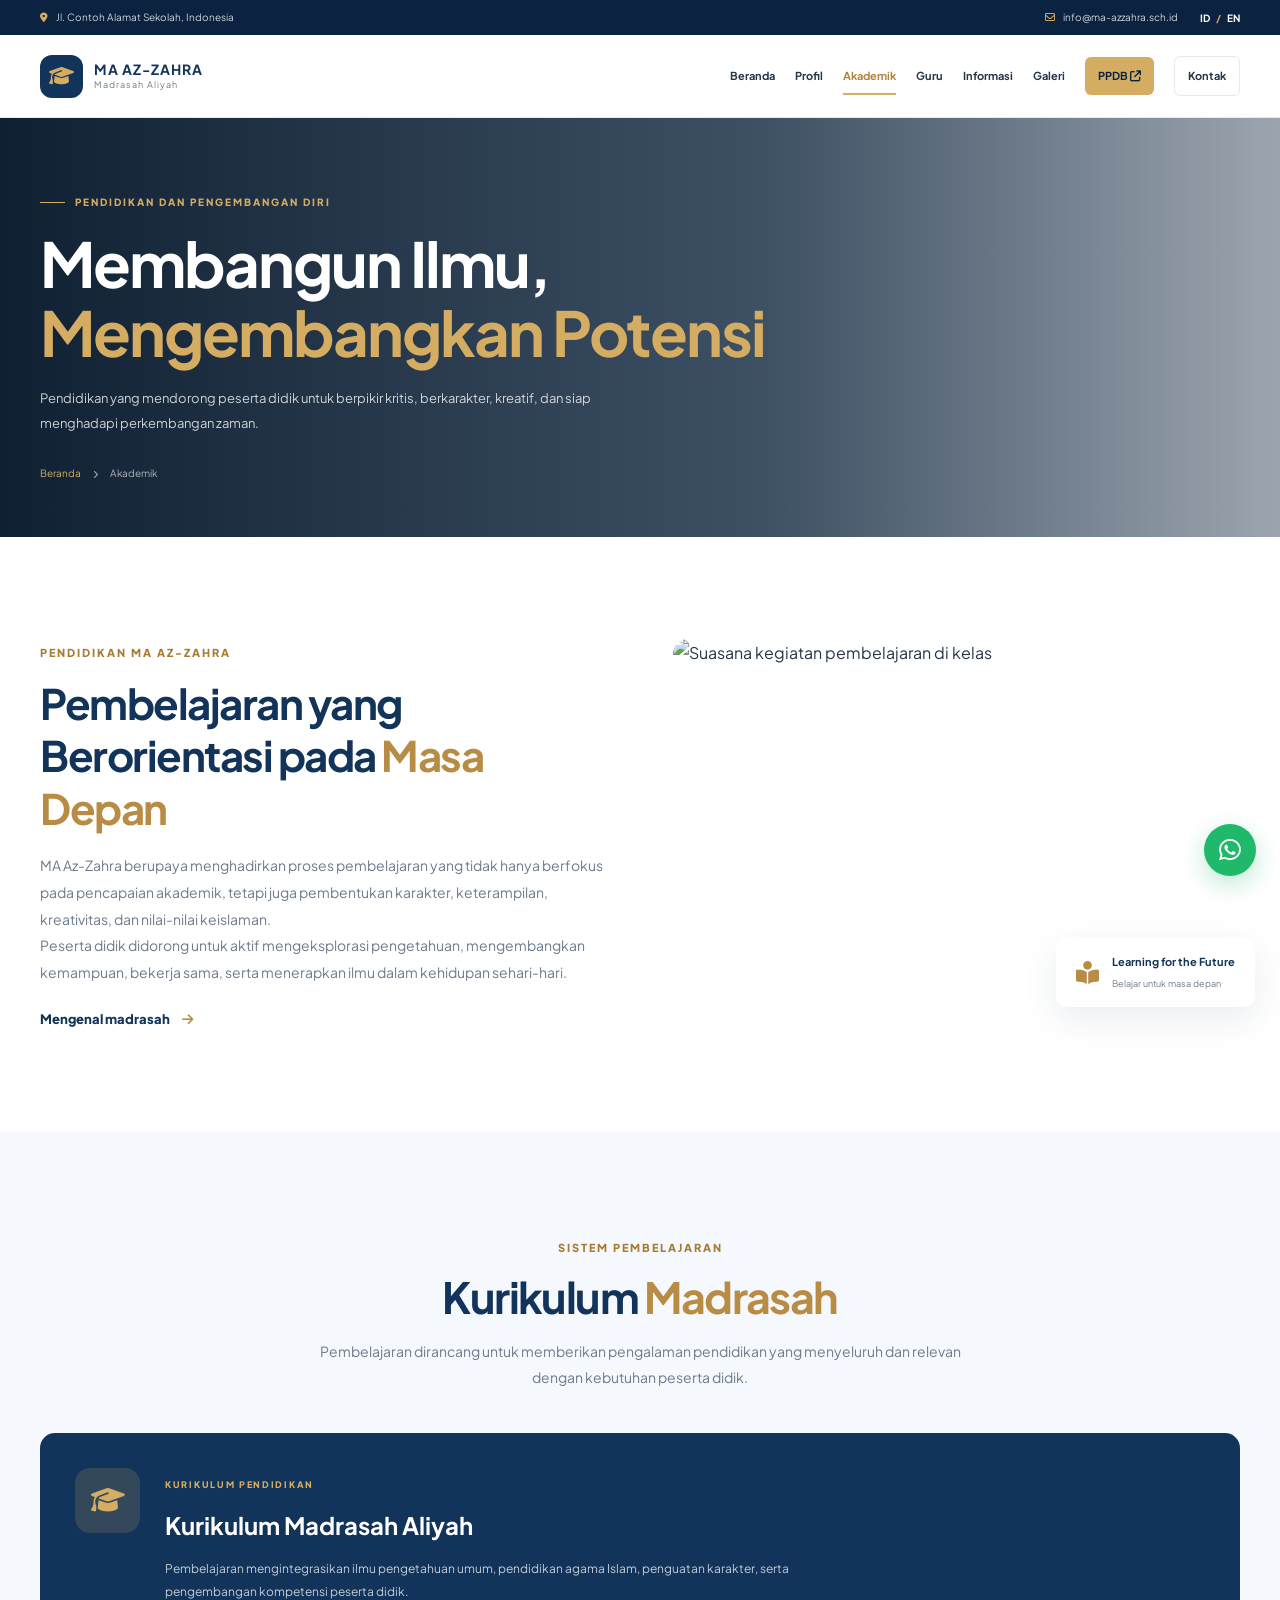
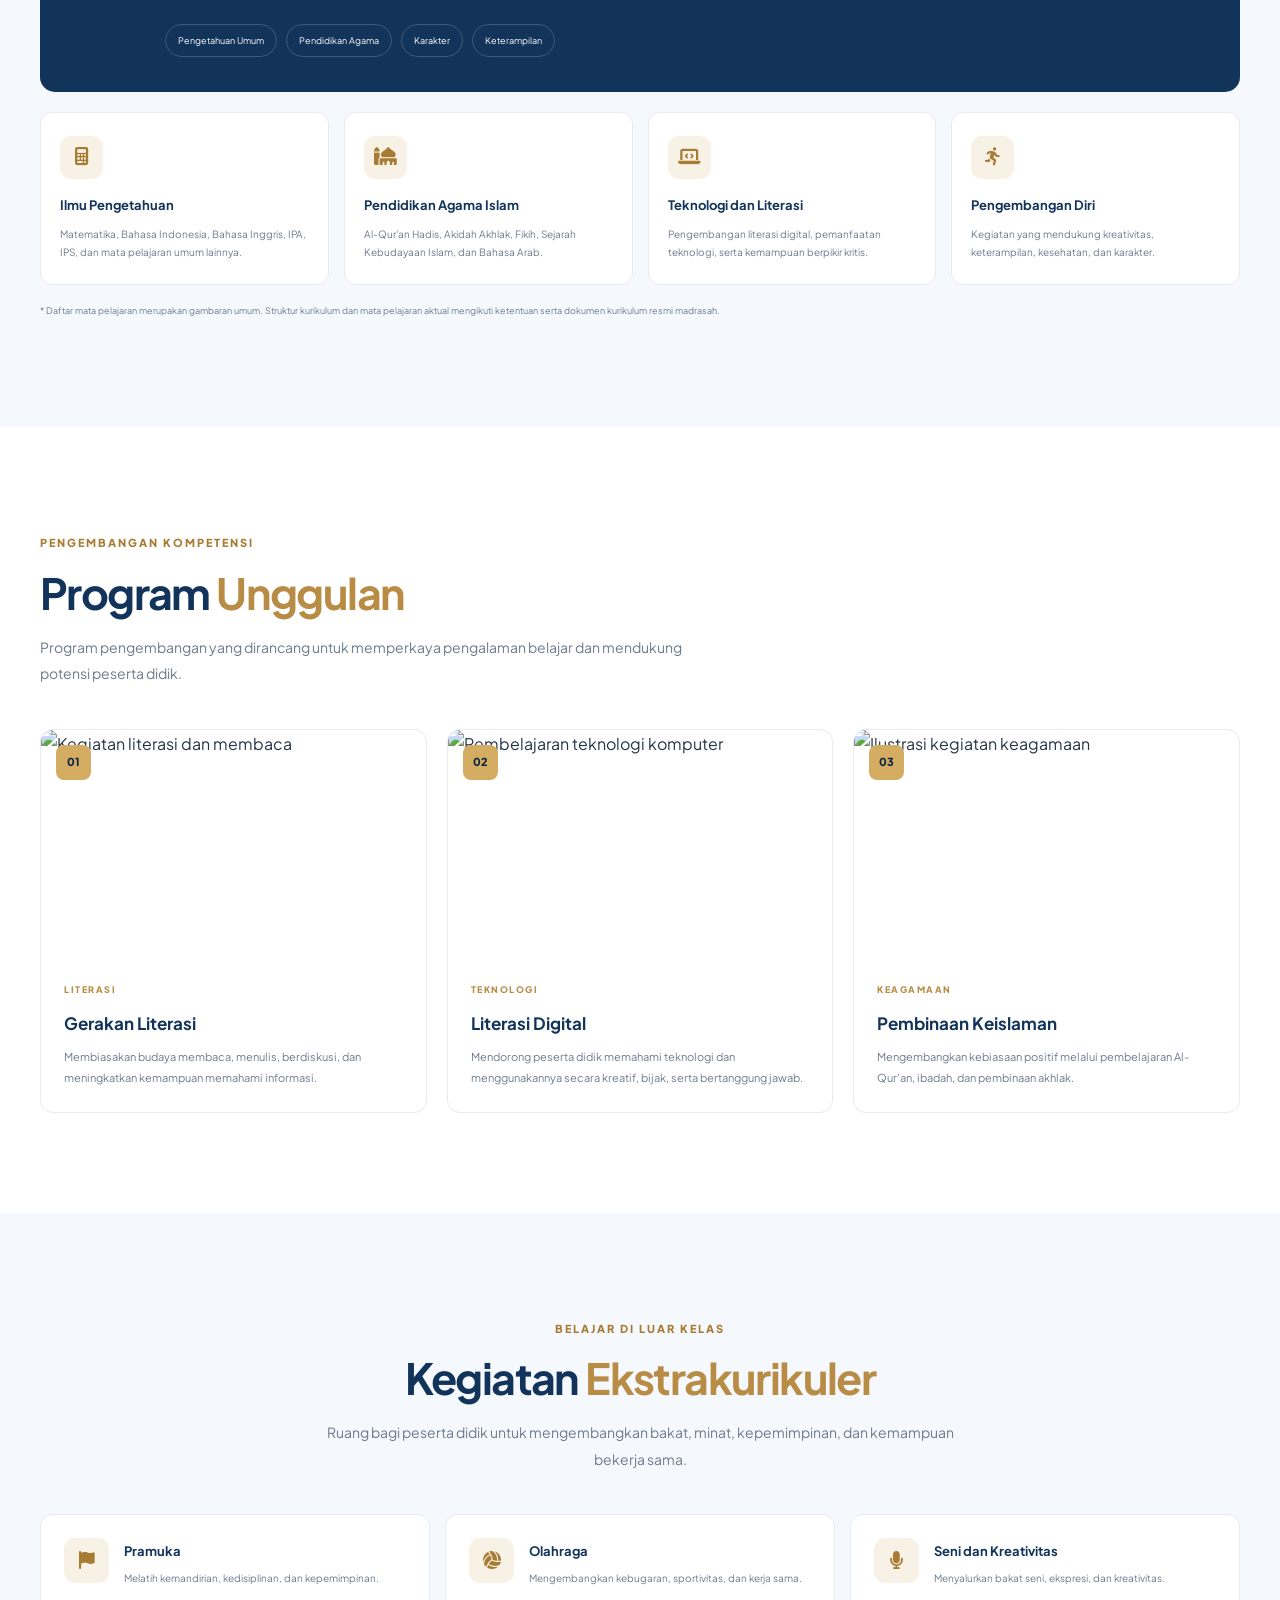
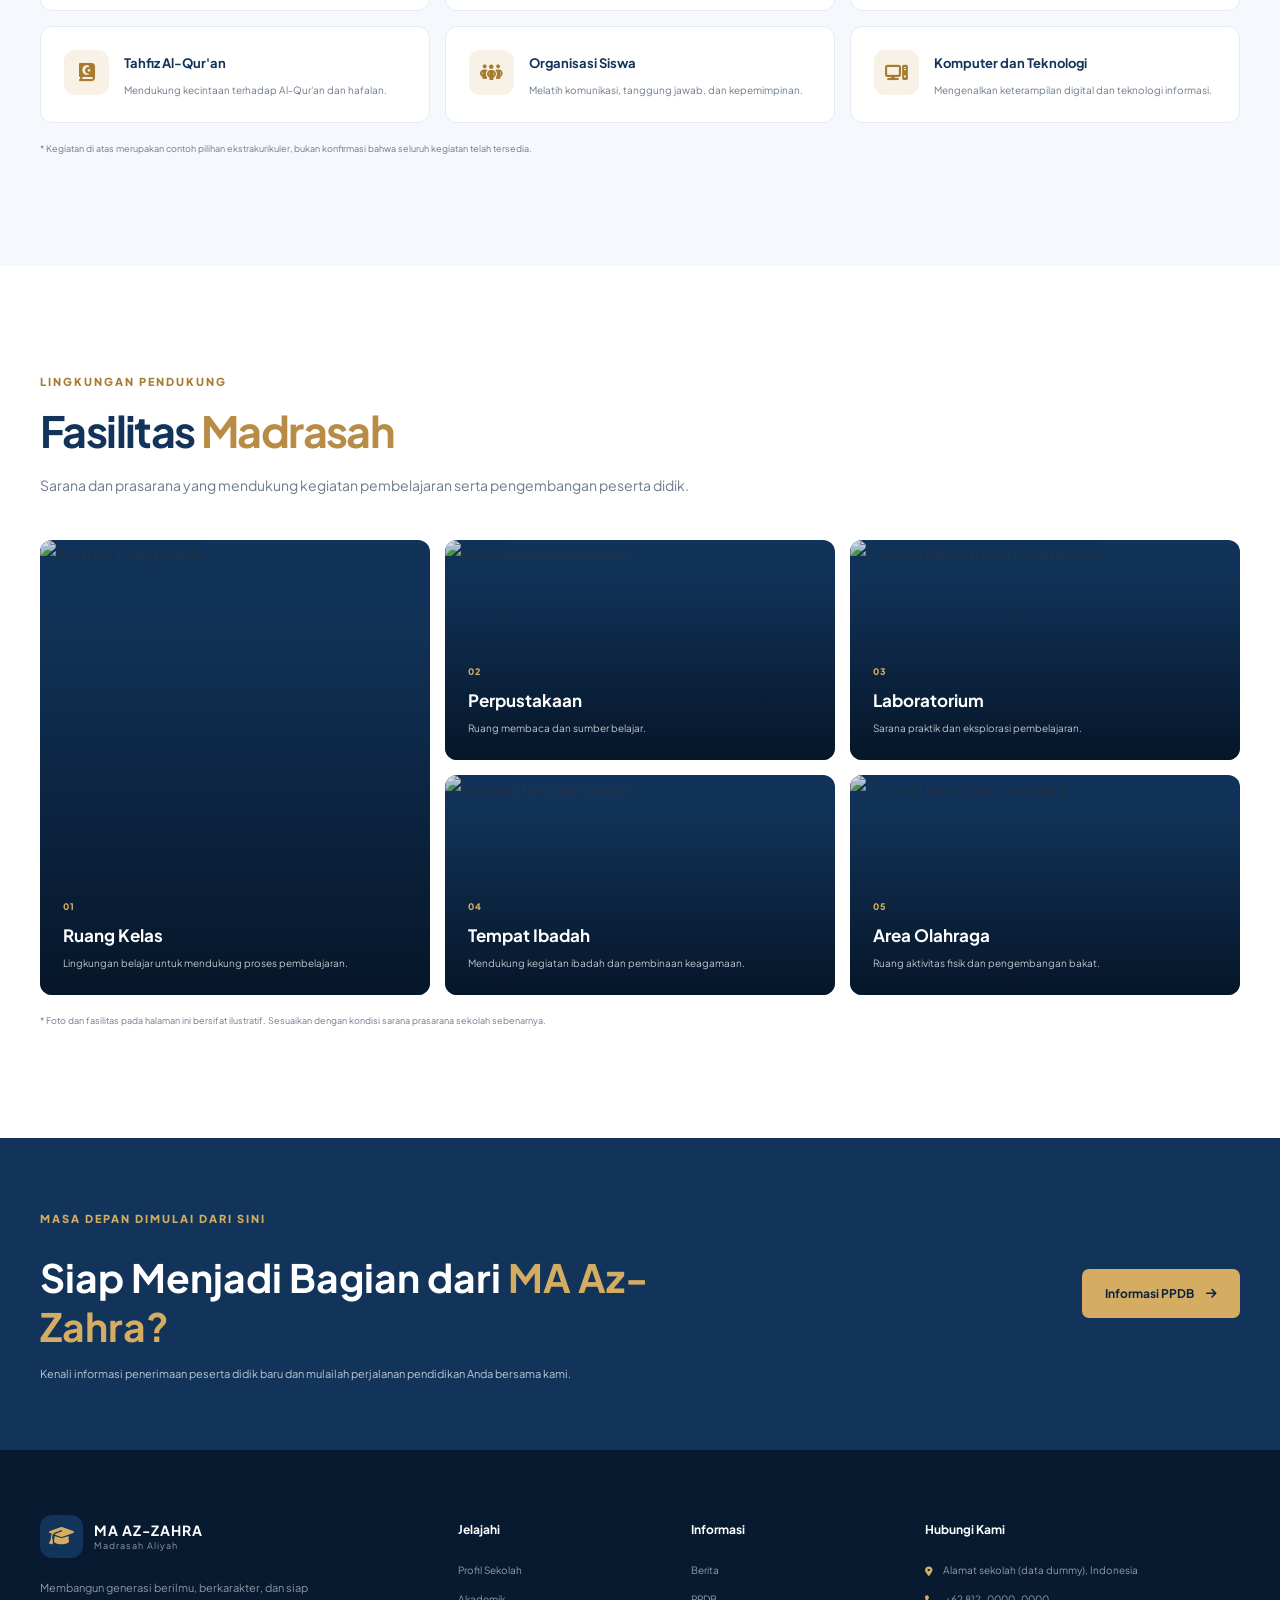
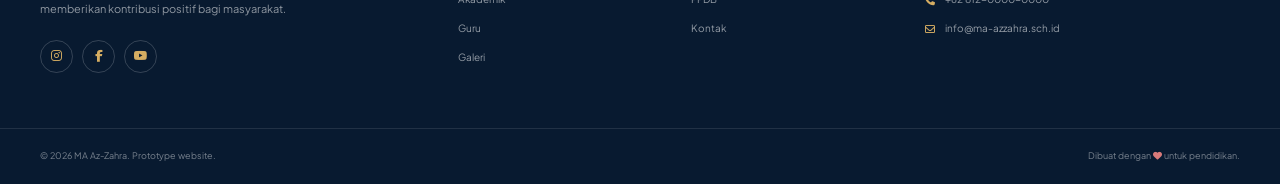
==== commit 115372bb: "meng otomatisasi fitur darkmode" ====
--- a/pages/akademik.html
+++ b/pages/akademik.html
@@ -1,6 +1,7 @@
 <!DOCTYPE html>
 <html lang="id">
 <head>
+  <meta name="theme-color" content="#12345a">
     <meta charset="UTF-8">
     <meta name="viewport" content="width=device-width, initial-scale=1.0">
     <meta name="description" content="Informasi akademik MA Az-Zahra, kurikulum, program unggulan, ekstrakurikuler, dan fasilitas madrasah.">
@@ -14,11 +15,13 @@
     <link rel="stylesheet" href="https://cdnjs.cloudflare.com/ajax/libs/font-awesome/6.5.2/css/all.min.css">
 
     <link rel="stylesheet" href="../assets/css/variables.css">
+  <script src="../assets/js/theme.js"></script>
     <link rel="stylesheet" href="../assets/css/global.css">
     <link rel="stylesheet" href="../assets/css/navbar.css">
     <link rel="stylesheet" href="../assets/css/components.css">
     <link rel="stylesheet" href="../assets/css/pages.css">
     <link rel="stylesheet" href="../assets/css/responsive.css">
+  <link rel="stylesheet" href="../assets/css/theme-auto.css">
 </head>
 
 <body class="academic-page">
@@ -81,14 +84,7 @@
                 </a>
                 <a class="nav-link nav-contact" href="kontak.html">Kontak</a>
             </nav>
-
-            <div class="nav-actions">
-                <button class="icon-button" id="themeToggle" type="button" aria-label="Ganti tema">
-                    <i class="fa-regular fa-moon"></i>
-                </button>
-            </div>
-
-        </div>
+</div>
     </header>
 
     <main>
@@ -677,8 +673,7 @@
     <script src="../assets/js/data.js"></script>
     <script src="../assets/js/components.js"></script>
     <script src="../assets/js/navigation.js"></script>
-    <script src="../assets/js/theme.js"></script>
-    <script src="../assets/js/language.js"></script>
+<script src="../assets/js/language.js"></script>
     <script src="../assets/js/main.js"></script>
 
 </body>
--- a/assets/css/variables.css
+++ b/assets/css/variables.css
@@ -18,11 +18,3 @@
   --shadow-soft: 0 12px 35px rgba(18, 52, 90, .09);
   --transition: .25s ease;
 }
-[data-theme="dark"] {
-  --color-bg: #101b2d;
-  --color-bg-soft: #15243a;
-  --color-text: #e8eef6;
-  --color-muted: #aab8ca;
-  --color-border: #2b3d55;
-  --shadow-soft: 0 12px 35px rgba(0,0,0,.22);
-}
--- a/assets/css/global.css
+++ b/assets/css/global.css
@@ -68,11 +68,6 @@
     letter-spacing: -1.6px;
 }
 
-[data-theme="dark"] .section-heading h2,
-[data-theme="dark"] .about-copy h2,
-[data-theme="dark"] .principal-copy h2 {
-    color: var(--color-text);
-}
 
 .section-heading h2 em,
 .about-copy h2 em,
@@ -137,9 +132,6 @@
     color: var(--color-navy);
 }
 
-[data-theme="dark"] .btn-outline-dark {
-    color: var(--color-text);
-}
 
 .btn-outline-dark:hover {
     border-color: var(--color-gold);
@@ -156,9 +148,6 @@
     font-weight: 800;
 }
 
-[data-theme="dark"] .text-link {
-    color: var(--color-gold);
-}
 
 .text-link i {
     color: #b88c45;
--- a/assets/css/navbar.css
+++ b/assets/css/navbar.css
@@ -89,9 +89,6 @@
      letter-spacing: 1px;
  }
 
- [data-theme="dark"] .brand-copy strong {
-     color: var(--color-text);
- }
 
  .brand-copy small {
      color: var(--color-muted);
--- a/assets/css/components.css
+++ b/assets/css/components.css
@@ -193,9 +193,6 @@
      line-height: 1.2;
  }
 
- [data-theme="dark"] .stat-item strong {
-     color: var(--color-text);
- }
 
  .stat-item small {
      color: var(--color-muted);
@@ -530,9 +527,6 @@
      line-height: 1.5;
  }
 
- [data-theme="dark"] .news-card h3 {
-     color: var(--color-text);
- }
 
  .news-card p {
      margin: 0;
--- a/assets/css/pages.css
+++ b/assets/css/pages.css
@@ -137,12 +137,6 @@
     letter-spacing: -1.5px;
 }
 
-[data-theme="dark"] .profile-intro-copy h2,
-[data-theme="dark"] .profile-facts-heading h2,
-[data-theme="dark"] .history-heading h2,
-[data-theme="dark"] .profile-principal-copy h2 {
-    color: var(--color-text);
-}
 
 .profile-intro-copy h2 em,
 .profile-facts-heading h2 em,
@@ -223,9 +217,6 @@
     font-size: 14px;
 }
 
-[data-theme="dark"] .fact-card strong {
-    color: var(--color-text);
-}
 
 .profile-facts .demo-note {
     padding-top: 18px;
@@ -298,9 +289,6 @@
     color: var(--color-navy);
 }
 
-[data-theme="dark"] .mission-card h3 {
-    color: var(--color-text);
-}
 
 .mission-card ul {
     display: grid;
@@ -408,9 +396,6 @@
     font-size: 16px;
 }
 
-[data-theme="dark"] .timeline-item h3 {
-    color: var(--color-text);
-}
 
 .timeline-item p {
     max-width: 540px;
@@ -446,9 +431,6 @@
     font-size: 14px;
 }
 
-[data-theme="dark"] .value-card h3 {
-    color: var(--color-text);
-}
 
 .value-card p {
     margin: 0;
@@ -464,9 +446,6 @@
     background: #f0f4f8;
 }
 
-[data-theme="dark"] .profile-principal {
-    background: #15243a;
-}
 
 .profile-principal-grid {
     display: grid;
@@ -526,9 +505,6 @@
     font-size: 10px;
 }
 
-[data-theme="dark"] .principal-sign strong {
-    color: var(--color-text);
-}
 
 /* RESPONSIVE TABLET */
 
@@ -726,9 +702,6 @@
     font-style: normal;
 }
 
-[data-theme="dark"] .academic-intro-copy h2 {
-    color: var(--color-text);
-}
 
 .academic-intro-visual {
     position: relative;
@@ -876,9 +849,6 @@
     font-size: 13px;
 }
 
-[data-theme="dark"] .subject-card h3 {
-    color: var(--color-text);
-}
 
 .subject-card p {
     margin: 0;
@@ -968,9 +938,6 @@
     font-size: 17px;
 }
 
-[data-theme="dark"] .program-content h3 {
-    color: var(--color-text);
-}
 
 .program-content p {
     margin: 0;
@@ -1025,9 +992,6 @@
     font-size: 13px;
 }
 
-[data-theme="dark"] .extra-card h3 {
-    color: var(--color-text);
-}
 
 .extra-card p {
     margin: 0;
@@ -1360,9 +1324,6 @@
     font-style: normal;
 }
 
-[data-theme="dark"] .teachers-intro-copy h2 {
-    color: var(--color-text);
-}
 
 .teachers-intro-highlight {
     display: flex;
@@ -1391,9 +1352,6 @@
     font-size: 14px;
 }
 
-[data-theme="dark"] .teachers-intro-highlight strong {
-    color: var(--color-text);
-}
 
 .teachers-intro-highlight p {
     margin: 8px 0 0;
@@ -1462,9 +1420,6 @@
     font-size: 24px;
 }
 
-[data-theme="dark"] .principal-teacher-info h3 {
-    color: var(--color-text);
-}
 
 .principal-teacher-info > p {
     color: var(--color-muted);
@@ -1617,9 +1572,6 @@
     font-size: 12px;
 }
 
-[data-theme="dark"] .teacher-result-info strong {
-    color: var(--color-text);
-}
 
 .teacher-directory-grid {
     display: grid;
@@ -1697,9 +1649,6 @@
     line-height: 1.5;
 }
 
-[data-theme="dark"] .teacher-profile-info h3 {
-    color: var(--color-text);
-}
 
 .teacher-profile-info > p {
     min-height: 30px;
@@ -1725,9 +1674,6 @@
     font-weight: 700;
 }
 
-[data-theme="dark"] .teacher-card-footer span:first-child {
-    color: var(--color-text);
-}
 
 .teacher-card-footer i {
     margin-right: 4px;
@@ -1769,9 +1715,6 @@
     font-size: 17px;
 }
 
-[data-theme="dark"] .teacher-empty-state h3 {
-    color: var(--color-text);
-}
 
 .teacher-empty-state p {
     color: var(--color-muted);
@@ -1836,9 +1779,6 @@
     font-size: 14px;
 }
 
-[data-theme="dark"] .teacher-value-card h3 {
-    color: var(--color-text);
-}
 
 .teacher-value-card p {
     margin: 0;
@@ -2715,46 +2655,6 @@
     font-size: 12px;
 }
 
-/* Dark mode */
-
-[data-theme="dark"] .news-hero {
-    background: linear-gradient(120deg, #14263a, #101d2d);
-}
-
-[data-theme="dark"] .news-hero h1,
-[data-theme="dark"] .news-section-heading h2,
-[data-theme="dark"] .featured-news-content h3,
-[data-theme="dark"] .news-card-content h3,
-[data-theme="dark"] .news-empty h3,
-[data-theme="dark"] .article-heading h1,
-[data-theme="dark"] .article-body h2,
-[data-theme="dark"] .article-sidebar-card h3 {
-    color: var(--color-text);
-}
-
-[data-theme="dark"] .news-list-section,
-[data-theme="dark"] .article-contact-card {
-    background: var(--color-bg-soft);
-}
-
-[data-theme="dark"] .news-filter-btn,
-[data-theme="dark"] .news-search,
-[data-theme="dark"] .news-card,
-[data-theme="dark"] .featured-news-card,
-[data-theme="dark"] .article-sidebar-card,
-[data-theme="dark"] .article-share button {
-    background: var(--color-bg);
-}
-
-[data-theme="dark"] .news-filter-btn.active {
-    background: var(--color-navy);
-}
-
-[data-theme="dark"] .news-card-image > span {
-    background: rgba(25, 38, 54, .95);
-    color: #e3bd75;
-}
-
 /* Responsive */
 
 @media (max-width: 992px) {
--- a/assets/css/theme-auto.css
+++ b/assets/css/theme-auto.css
@@ -0,0 +1,163 @@
+/* =========================================================
+   AUTOMATIC DARK THEME
+   Activated by assets/js/theme.js from 18:00 to 05:59.
+========================================================= */
+
+:root[data-theme="dark"] {
+    color-scheme: dark;
+    --color-bg: #101b2a;
+    --color-bg-soft: #152438;
+    --color-text: #e7edf5;
+    --color-muted: #aab8c8;
+    --color-border: #2b3d52;
+    --color-navy: #e2ebf5;
+    --color-navy-dark: #0b2340;
+    --color-navy-deep: #081a30;
+    --color-gold: #d5ad62;
+    --color-gold-light: #ead6ad;
+    --shadow-soft: 0 12px 35px rgba(0, 0, 0, .25);
+}
+
+:root[data-theme="dark"] body {
+    background: var(--color-bg);
+    color: var(--color-text);
+}
+
+/* Headings and text that use fixed light-theme colors. */
+:root[data-theme="dark"] .section-heading h2,
+:root[data-theme="dark"] .about-copy h2,
+:root[data-theme="dark"] .principal-copy h2,
+:root[data-theme="dark"] .stat-item strong,
+:root[data-theme="dark"] .brand-copy strong,
+:root[data-theme="dark"] .btn-outline-dark,
+:root[data-theme="dark"] .text-link {
+    color: var(--color-text);
+}
+
+:root[data-theme="dark"] .section-kicker,
+:root[data-theme="dark"] .section-heading h2 em,
+:root[data-theme="dark"] .about-copy h2 em,
+:root[data-theme="dark"] .principal-copy h2 em,
+:root[data-theme="dark"] .text-link i {
+    color: #e0bd7d;
+}
+
+/* Main surfaces, cards, and content sections. */
+:root[data-theme="dark"] .site-header,
+:root[data-theme="dark"] .stats-section,
+:root[data-theme="dark"] .stat-card,
+:root[data-theme="dark"] .program-card,
+:root[data-theme="dark"] .news-card,
+:root[data-theme="dark"] .teacher-card,
+:root[data-theme="dark"] .facility-card,
+:root[data-theme="dark"] .achievement-card,
+:root[data-theme="dark"] .content-card,
+:root[data-theme="dark"] .filter-panel,
+:root[data-theme="dark"] .search-box,
+:root[data-theme="dark"] .pagination button,
+:root[data-theme="dark"] .article-content,
+:root[data-theme="dark"] .article-sidebar,
+:root[data-theme="dark"] .contact-card,
+:root[data-theme="dark"] .ppdb-card {
+    background-color: var(--color-bg);
+    border-color: var(--color-border);
+}
+
+:root[data-theme="dark"] .about-section,
+:root[data-theme="dark"] .program-section,
+:root[data-theme="dark"] .news-section,
+:root[data-theme="dark"] .teachers-section,
+:root[data-theme="dark"] .facilities-section,
+:root[data-theme="dark"] .achievement-section,
+:root[data-theme="dark"] .content-section,
+:root[data-theme="dark"] .article-section,
+:root[data-theme="dark"] .contact-section,
+:root[data-theme="dark"] .gallery-section,
+:root[data-theme="dark"] .academic-section {
+    background-color: var(--color-bg);
+}
+
+:root[data-theme="dark"] .stats-section,
+:root[data-theme="dark"] .section-soft,
+:root[data-theme="dark"] .teachers-intro,
+:root[data-theme="dark"] .filter-section,
+:root[data-theme="dark"] .related-news-section {
+    background-color: var(--color-bg-soft);
+}
+
+:root[data-theme="dark"] .site-header.is-scrolled {
+    box-shadow: 0 8px 24px rgba(0, 0, 0, .28);
+}
+
+:root[data-theme="dark"] .brand-logo {
+    background: #24476b;
+}
+
+:root[data-theme="dark"] .btn-outline-dark {
+    border-color: var(--color-border);
+}
+
+:root[data-theme="dark"] .btn-outline-dark:hover {
+    border-color: var(--color-gold);
+    color: #e0bd7d;
+}
+
+:root[data-theme="dark"] .nav-contact,
+:root[data-theme="dark"] .icon-button,
+:root[data-theme="dark"] .mobile-menu-toggle {
+    border-color: var(--color-border);
+    background: var(--color-bg);
+    color: var(--color-text);
+}
+
+:root[data-theme="dark"] .main-nav {
+    background-color: var(--color-bg);
+}
+
+/* Form controls and interactive elements. */
+:root[data-theme="dark"] input,
+:root[data-theme="dark"] select,
+:root[data-theme="dark"] textarea {
+    color-scheme: dark;
+    background-color: #142338;
+    color: var(--color-text);
+    border-color: var(--color-border);
+}
+
+:root[data-theme="dark"] input::placeholder,
+:root[data-theme="dark"] textarea::placeholder {
+    color: #91a2b6;
+}
+
+:root[data-theme="dark"] .pagination button:hover,
+:root[data-theme="dark"] .pagination button.active {
+    background: var(--color-gold);
+    color: #102c4b;
+}
+
+/* Preserve contrast on intentionally dark hero, banner, and footer areas. */
+:root[data-theme="dark"] .hero-section,
+:root[data-theme="dark"] .hero-section h1,
+:root[data-theme="dark"] .hero-section p,
+:root[data-theme="dark"] .announcement-bar,
+:root[data-theme="dark"] .site-footer,
+:root[data-theme="dark"] .cta-section {
+    color: #fff;
+}
+
+/* Small placeholder pages also follow the selected theme. */
+:root[data-theme="dark"] .box h1 {
+    color: var(--color-text);
+}
+
+:root[data-theme="dark"] .box a {
+    color: #102c4b;
+}
+
+@media (prefers-reduced-motion: reduce) {
+    :root[data-theme="dark"] *,
+    :root[data-theme="dark"] *::before,
+    :root[data-theme="dark"] *::after {
+        transition-duration: .01ms !important;
+    }
+}
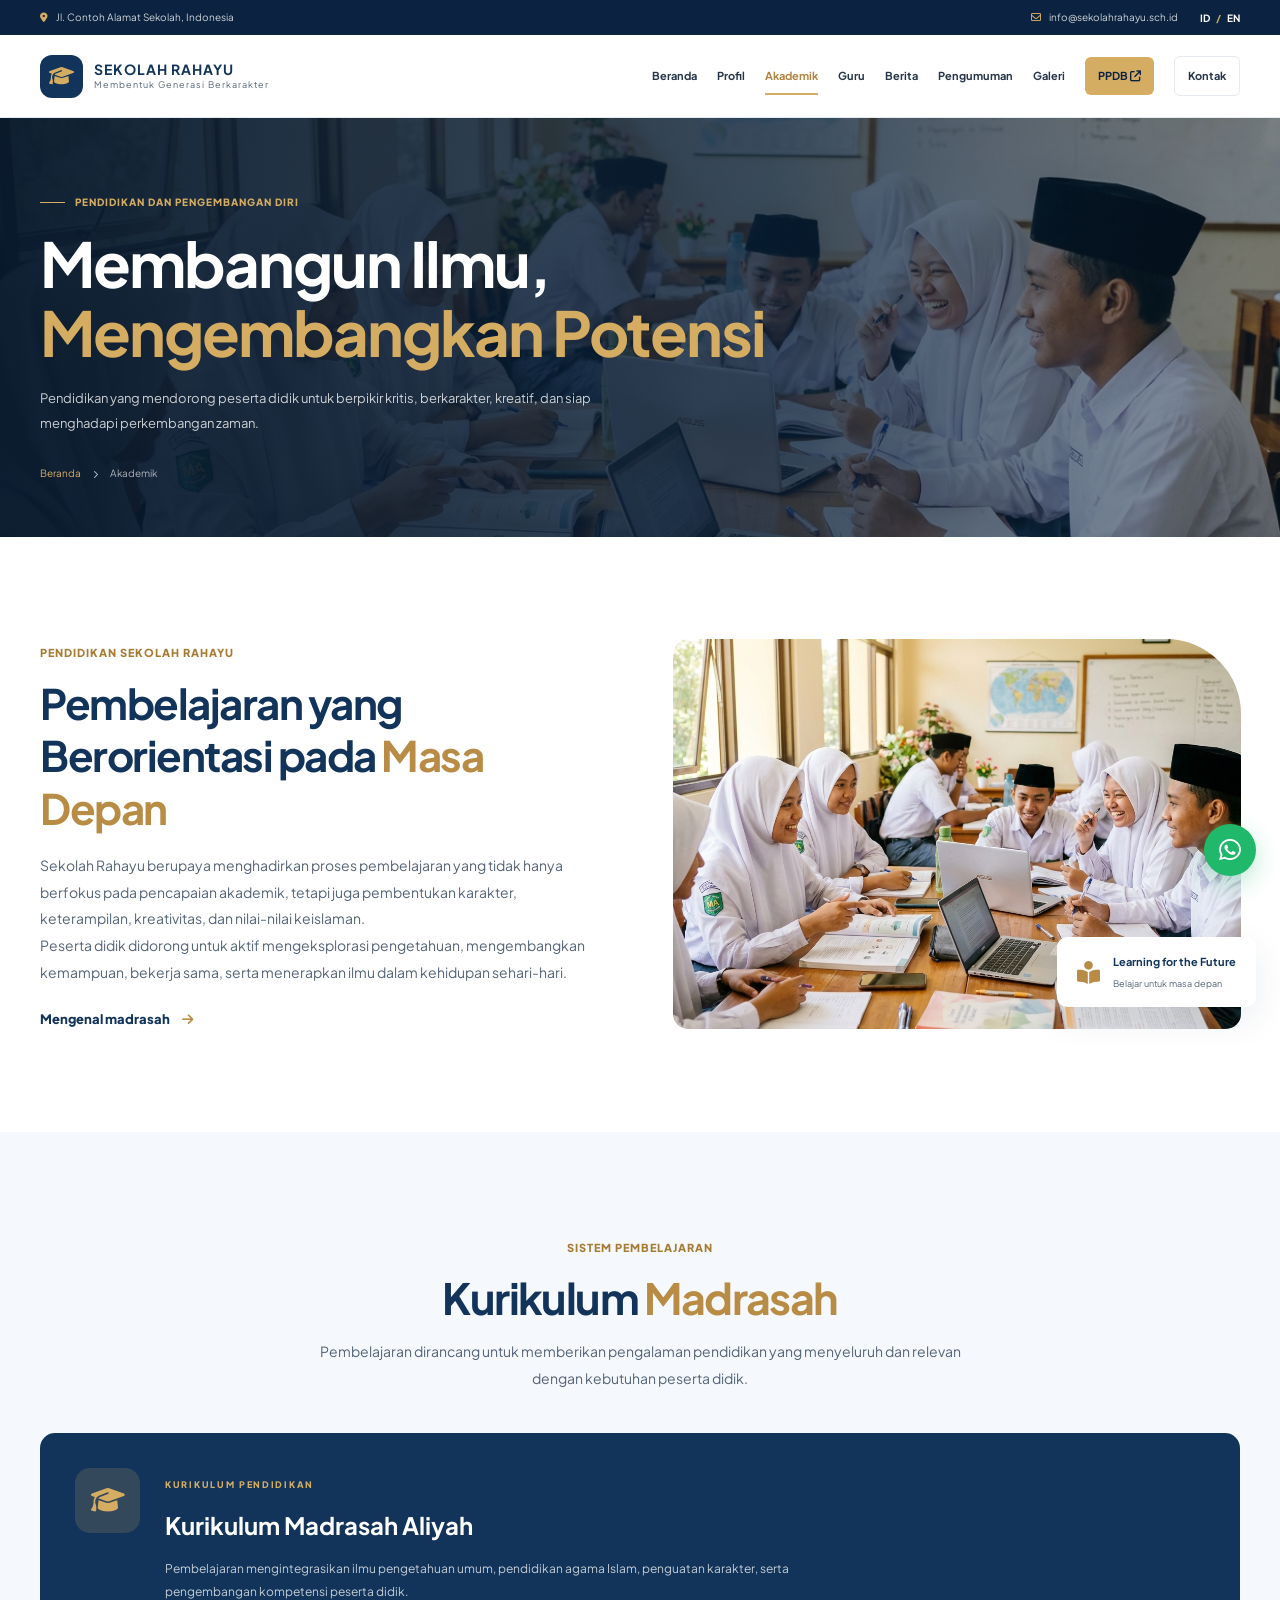
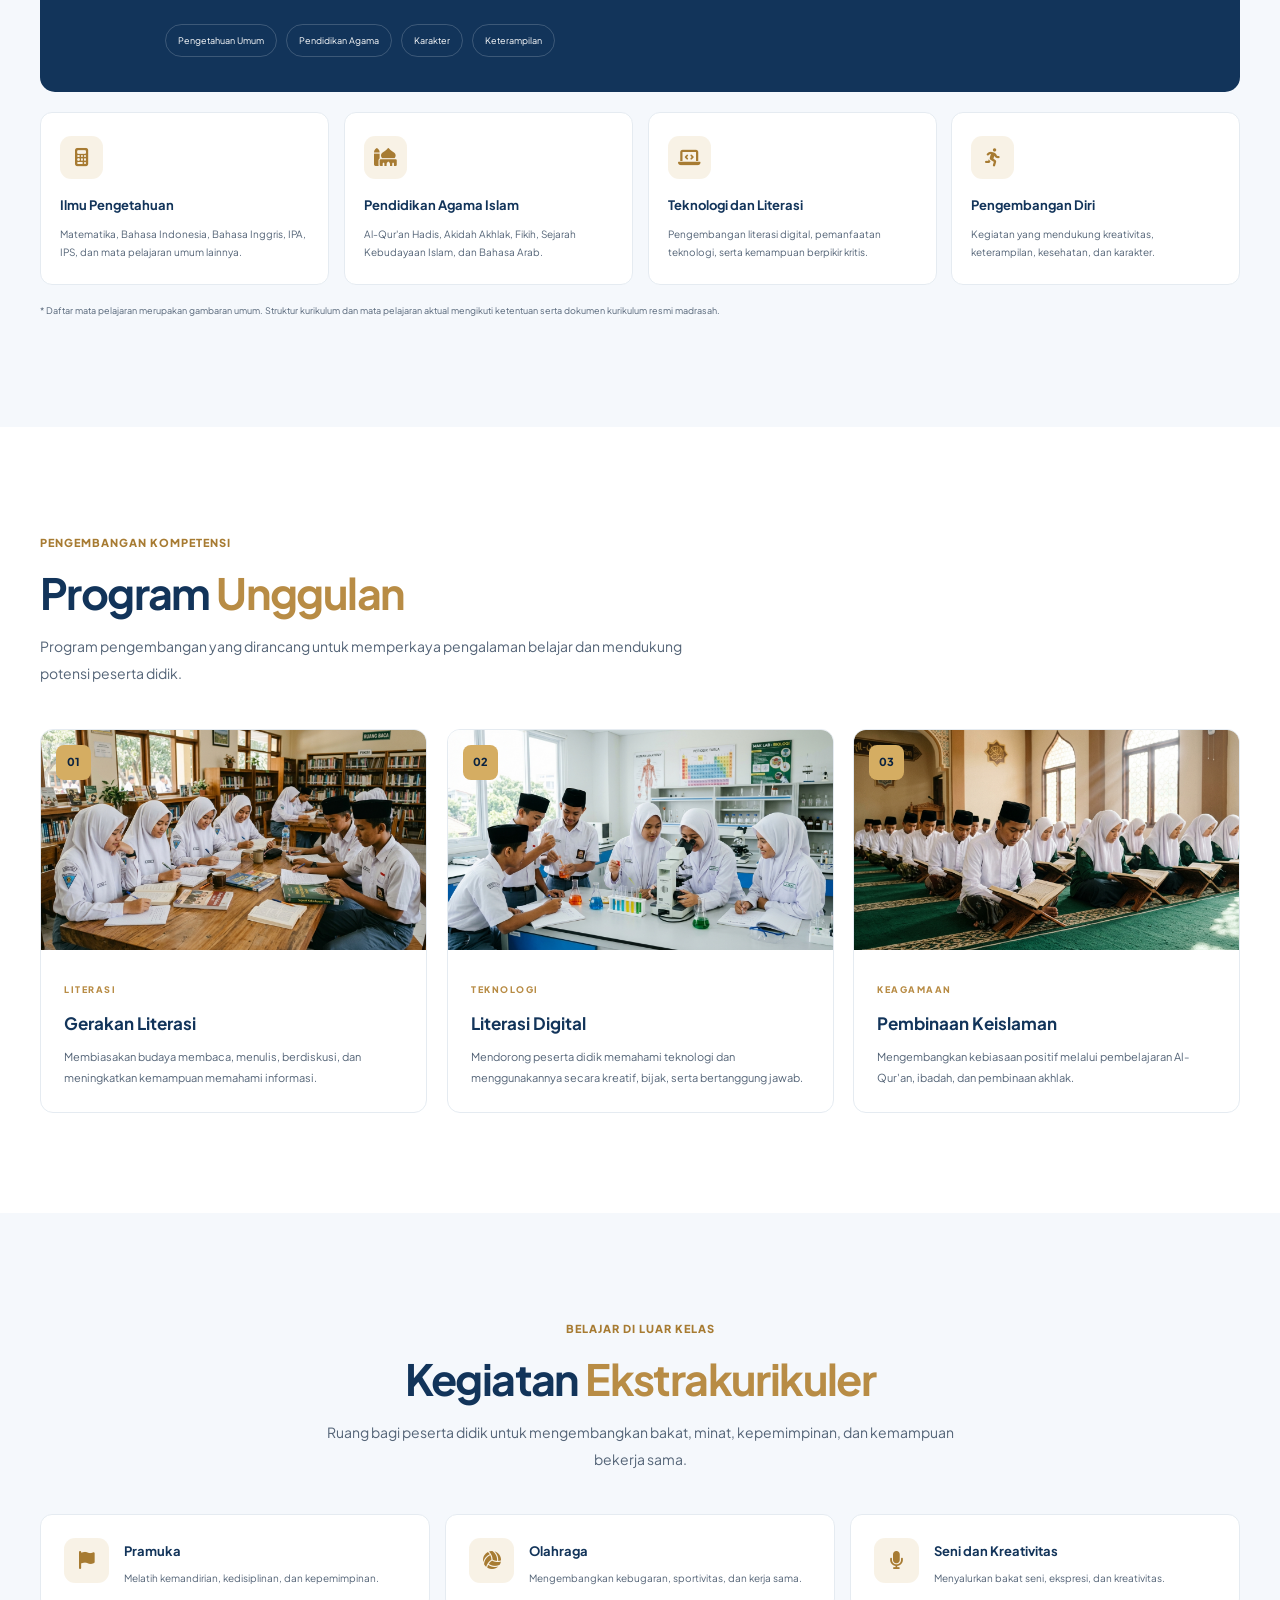
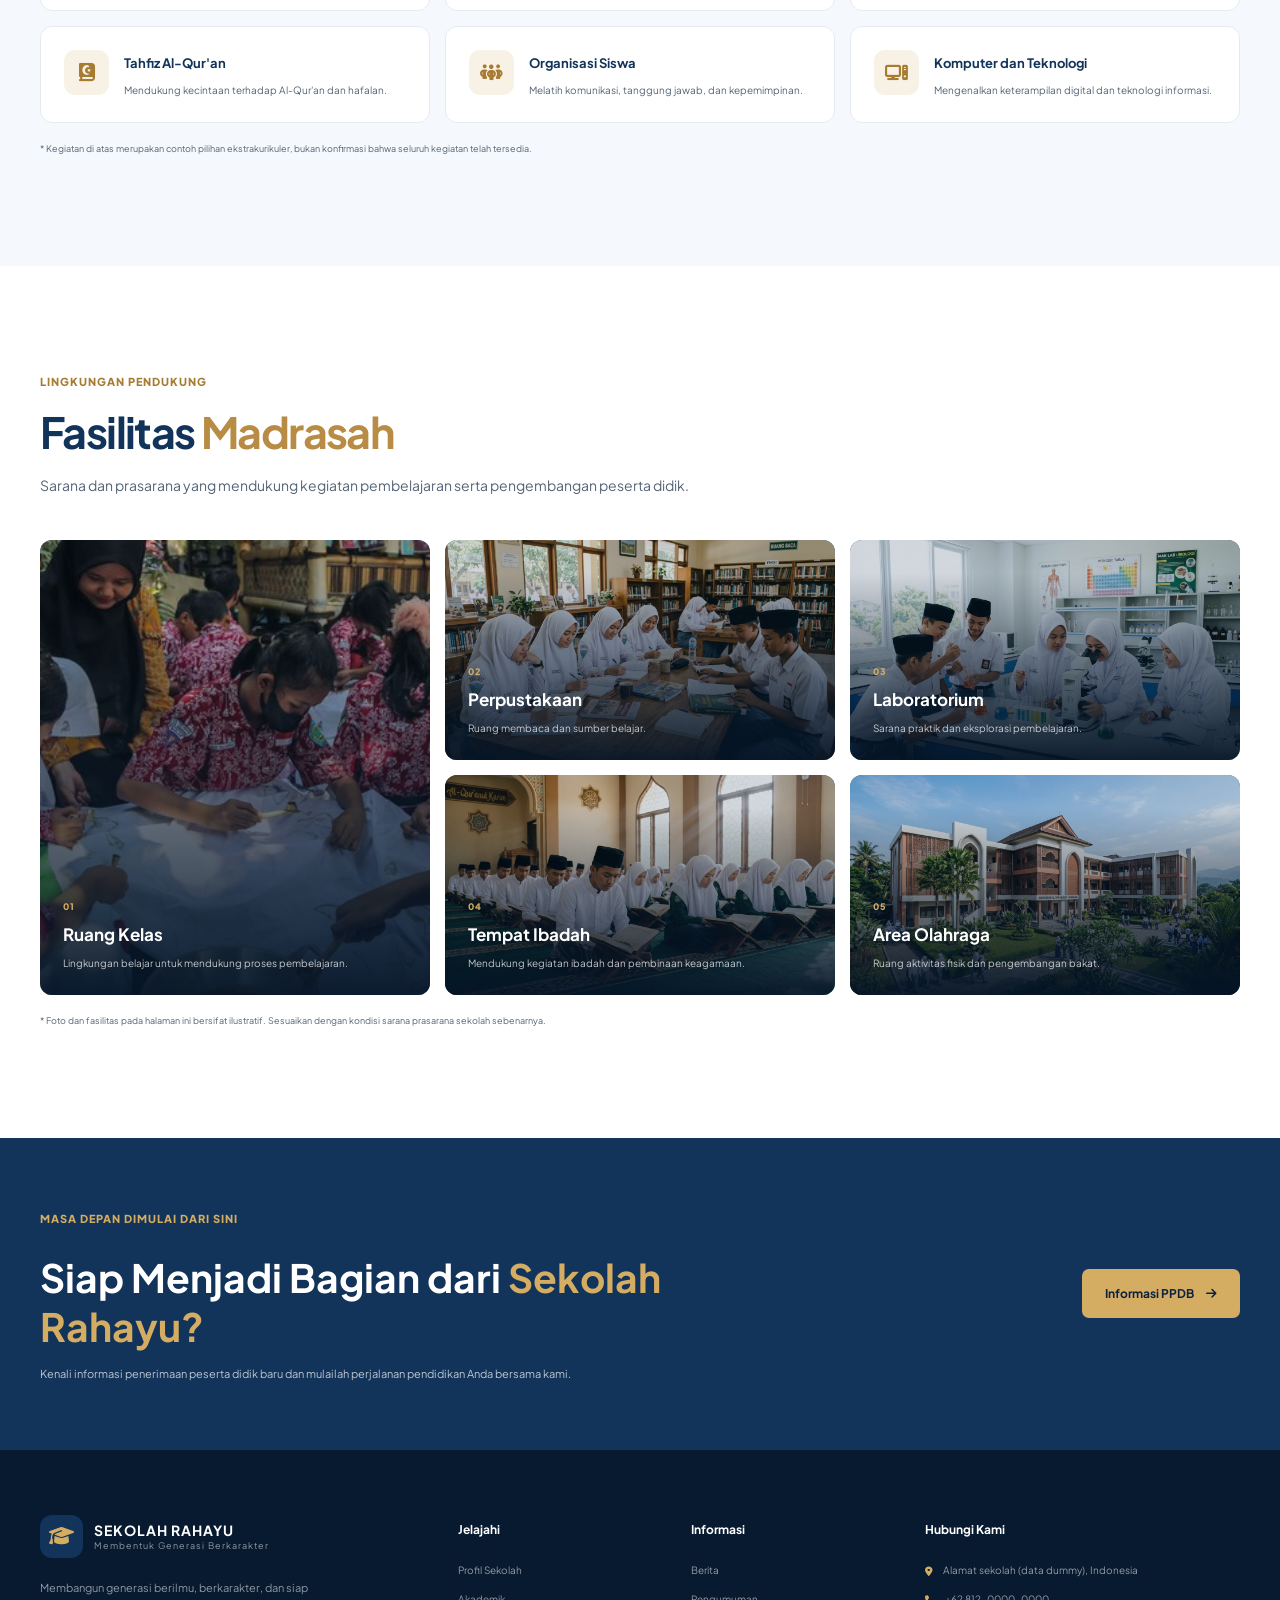
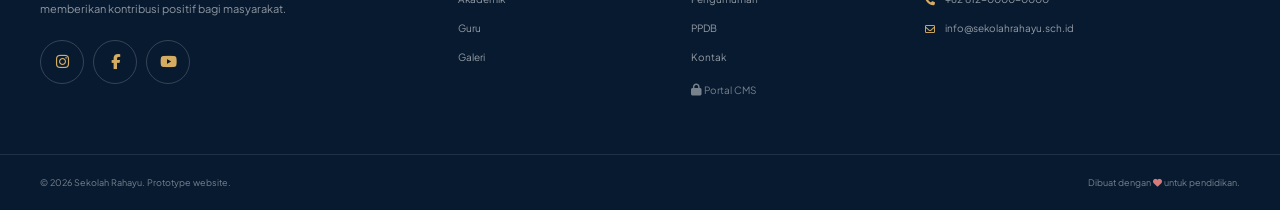
==== commit 28c708cd: "update pages/akademik.html: program kurikulum dan fasilitas sekolah" ====
--- a/pages/akademik.html
+++ b/pages/akademik.html
@@ -4,9 +4,9 @@
   <meta name="theme-color" content="#12345a">
     <meta charset="UTF-8">
     <meta name="viewport" content="width=device-width, initial-scale=1.0">
-    <meta name="description" content="Informasi akademik MA Az-Zahra, kurikulum, program unggulan, ekstrakurikuler, dan fasilitas madrasah.">
-
-    <title>Akademik | MA Az-Zahra</title>
+    <meta name="description" content="Informasi akademik Sekolah Rahayu, kurikulum, program unggulan, ekstrakurikuler, dan fasilitas madrasah.">
+
+    <title>Akademik | Sekolah Rahayu</title>
 
     <link rel="preconnect" href="https://fonts.googleapis.com">
     <link rel="preconnect" href="https://fonts.gstatic.com" crossorigin>
@@ -15,13 +15,11 @@
     <link rel="stylesheet" href="https://cdnjs.cloudflare.com/ajax/libs/font-awesome/6.5.2/css/all.min.css">
 
     <link rel="stylesheet" href="../assets/css/variables.css">
-  <script src="../assets/js/theme.js"></script>
     <link rel="stylesheet" href="../assets/css/global.css">
     <link rel="stylesheet" href="../assets/css/navbar.css">
     <link rel="stylesheet" href="../assets/css/components.css">
     <link rel="stylesheet" href="../assets/css/pages.css">
     <link rel="stylesheet" href="../assets/css/responsive.css">
-  <link rel="stylesheet" href="../assets/css/theme-auto.css">
 </head>
 
 <body class="academic-page">
@@ -35,9 +33,9 @@
             </span>
 
             <div class="announcement-right">
-                <a href="mailto:info@ma-azzahra.sch.id">
+                <a href="mailto:info@sekolahrahayu.sch.id">
                     <i class="fa-regular fa-envelope"></i>
-                    info@ma-azzahra.sch.id
+                    info@sekolahrahayu.sch.id
                 </a>
 
                 <button class="language-toggle" id="languageToggle" type="button">
@@ -57,8 +55,7 @@
                 </span>
 
                 <span class="brand-copy">
-                    <strong>MA AZ-ZAHRA</strong>
-                    <small>Madrasah Aliyah</small>
+                    <strong>SEKOLAH RAHAYU</strong><small>Membentuk Generasi Berkarakter</small>
                 </span>
             </a>
 
@@ -77,7 +74,8 @@
                 <a class="nav-link" href="profil.html">Profil</a>
                 <a class="nav-link active" href="akademik.html">Akademik</a>
                 <a class="nav-link" href="guru.html">Guru</a>
-                <a class="nav-link" href="berita.html">Informasi</a>
+                <a class="nav-link" href="berita.html">Berita</a>
+                <a class="nav-link" href="pengumuman.html">Pengumuman</a>
                 <a class="nav-link" href="galeri.html">Galeri</a>
                 <a class="nav-link nav-ppdb" href="ppdb.html">
                     PPDB <i class="fa-solid fa-arrow-up-right-from-square"></i>
@@ -126,7 +124,7 @@
 
                 <div class="academic-intro-copy reveal">
 
-                    <span class="section-kicker">PENDIDIKAN MA AZ-ZAHRA</span>
+                    <span class="section-kicker">PENDIDIKAN SEKOLAH RAHAYU</span>
 
                     <h2>
                         Pembelajaran yang Berorientasi pada
@@ -134,7 +132,7 @@
                     </h2>
 
                     <p class="section-description">
-                        MA Az-Zahra berupaya menghadirkan proses pembelajaran
+                        Sekolah Rahayu berupaya menghadirkan proses pembelajaran
                         yang tidak hanya berfokus pada pencapaian akademik,
                         tetapi juga pembentukan karakter, keterampilan,
                         kreativitas, dan nilai-nilai keislaman.
@@ -156,7 +154,7 @@
                 <div class="academic-intro-visual reveal">
 
                     <img
-                        src="https://images.unsplash.com/photo-1509062522246-3755977927d7?auto=format&fit=crop&w=1100&q=85"
+                        src="../images/hero-indonesia.jpg"
                         alt="Suasana kegiatan pembelajaran di kelas"
                         loading="lazy"
                     >
@@ -291,7 +289,7 @@
                     <article class="featured-program-card reveal">
                         <div class="program-image">
                             <img
-                                src="https://images.unsplash.com/photo-1481627834876-b7833e8f5570?auto=format&fit=crop&w=900&q=85"
+                                src="../images/fasilitas-perpus.jpg"
                                 alt="Kegiatan literasi dan membaca"
                                 loading="lazy"
                             >
@@ -312,7 +310,7 @@
                     <article class="featured-program-card reveal">
                         <div class="program-image">
                             <img
-                                src="https://images.unsplash.com/photo-1516321318423-f06f85e504b3?auto=format&fit=crop&w=900&q=85"
+                                src="../images/fasilitas-lab.jpg"
                                 alt="Pembelajaran teknologi komputer"
                                 loading="lazy"
                             >
@@ -333,8 +331,8 @@
                     <article class="featured-program-card reveal">
                         <div class="program-image">
                             <img
-                                src="https://images.unsplash.com/photo-1609599006353-e629aaabfeae?auto=format&fit=crop&w=900&q=85"
-                                alt="Ilustrasi kegiatan keagamaan"
+                                src="../images/kegiatan-tahfidz.jpg"
+                                alt="Kegiatan keagamaan dan tahfidz"
                                 loading="lazy"
                             >
                             <span>03</span>
@@ -468,8 +466,8 @@
 
                     <article class="facility-card facility-large reveal">
                         <img
-                            src="https://images.unsplash.com/photo-1580582932707-520aed937b7b?auto=format&fit=crop&w=1100&q=85"
-                            alt="Ilustrasi ruang kelas"
+                            src="../images/1.jpeg"
+                            alt="Ruang kelas madrasah"
                             loading="lazy"
                         >
                         <div class="facility-overlay">
@@ -481,8 +479,8 @@
 
                     <article class="facility-card reveal">
                         <img
-                            src="https://images.unsplash.com/photo-1507842217343-583bb7270b66?auto=format&fit=crop&w=900&q=85"
-                            alt="Ilustrasi perpustakaan"
+                            src="../images/fasilitas-perpus.jpg"
+                            alt="Perpustakaan madrasah"
                             loading="lazy"
                         >
                         <div class="facility-overlay">
@@ -494,8 +492,8 @@
 
                     <article class="facility-card reveal">
                         <img
-                            src="https://images.unsplash.com/photo-1581092921461-eab62e97a780?auto=format&fit=crop&w=900&q=85"
-                            alt="Ilustrasi laboratorium komputer"
+                            src="../images/fasilitas-lab.jpg"
+                            alt="Laboratorium sains dan komputer"
                             loading="lazy"
                         >
                         <div class="facility-overlay">
@@ -507,8 +505,8 @@
 
                     <article class="facility-card reveal">
                         <img
-                            src="https://images.unsplash.com/photo-1542810634-71277d95dcbb?auto=format&fit=crop&w=900&q=85"
-                            alt="Ilustrasi tempat ibadah"
+                            src="../images/kegiatan-tahfidz.jpg"
+                            alt="Musholla madrasah"
                             loading="lazy"
                         >
                         <div class="facility-overlay">
@@ -520,8 +518,8 @@
 
                     <article class="facility-card reveal">
                         <img
-                            src="https://images.unsplash.com/photo-1461896836934-ffe607ba8211?auto=format&fit=crop&w=900&q=85"
-                            alt="Ilustrasi lapangan olahraga"
+                            src="../images/gedung-madrasah.jpg"
+                            alt="Gedung dan area madrasah"
                             loading="lazy"
                         >
                         <div class="facility-overlay">
@@ -550,7 +548,7 @@
 
                     <h2>
                         Siap Menjadi Bagian dari
-                        <em>MA Az-Zahra?</em>
+                        <em>Sekolah Rahayu?</em>
                     </h2>
 
                     <p>
@@ -582,8 +580,7 @@
                     </span>
 
                     <span class="brand-copy">
-                        <strong>MA AZ-ZAHRA</strong>
-                        <small>Madrasah Aliyah</small>
+                        <strong>SEKOLAH RAHAYU</strong><small>Membentuk Generasi Berkarakter</small>
                     </span>
                 </a>
 
@@ -593,9 +590,9 @@
                 </p>
 
                 <div class="social-links">
-                    <a href="#" aria-label="Instagram"><i class="fa-brands fa-instagram"></i></a>
-                    <a href="#" aria-label="Facebook"><i class="fa-brands fa-facebook-f"></i></a>
-                    <a href="#" aria-label="YouTube"><i class="fa-brands fa-youtube"></i></a>
+                    <a href="https://instagram.com" target="_blank" rel="noopener noreferrer" aria-label="Instagram resmi Sekolah Rahayu"><i class="fa-brands fa-instagram"></i></a>
+                    <a href="https://facebook.com" target="_blank" rel="noopener noreferrer" aria-label="Facebook resmi Sekolah Rahayu"><i class="fa-brands fa-facebook-f"></i></a>
+                    <a href="https://youtube.com" target="_blank" rel="noopener noreferrer" aria-label="Kanal YouTube resmi Sekolah Rahayu"><i class="fa-brands fa-youtube"></i></a>
                 </div>
 
             </div>
@@ -611,8 +608,10 @@
             <div class="footer-column">
                 <h4>Informasi</h4>
                 <a href="berita.html">Berita</a>
+                <a href="pengumuman.html">Pengumuman</a>
                 <a href="ppdb.html">PPDB</a>
                 <a href="kontak.html">Kontak</a>
+                <a href="../admin/login.html" style="margin-top:4px; opacity:0.8;"><i class="fa-solid fa-lock" style="font-size:0.75rem;"></i> Portal CMS</a>
             </div>
 
             <div class="footer-column footer-contact">
@@ -630,7 +629,7 @@
 
                 <p>
                     <i class="fa-regular fa-envelope"></i>
-                    info@ma-azzahra.sch.id
+                    info@sekolahrahayu.sch.id
                 </p>
             </div>
 
@@ -639,7 +638,7 @@
         <div class="footer-bottom">
             <div class="container">
                 <span>
-                    © <span id="currentYear"></span> MA Az-Zahra.
+                    © <span id="currentYear"></span> Sekolah Rahayu.
                     Prototype website.
                 </span>
 
@@ -655,7 +654,7 @@
     <!-- WHATSAPP -->
     <a
         class="floating-whatsapp"
-        href="https://wa.me/6281200000000?text=Halo%20MA%20Az-Zahra"
+        href="https://wa.me/6281200000000?text=Halo%20Sekolah%20Rahayu"
         target="_blank"
         rel="noopener"
         aria-label="Hubungi melalui WhatsApp"
@@ -670,6 +669,7 @@
 
     <!-- JAVASCRIPT -->
     <script src="../assets/js/config.js"></script>
+    <script src="../assets/js/storage.js"></script>
     <script src="../assets/js/data.js"></script>
     <script src="../assets/js/components.js"></script>
     <script src="../assets/js/navigation.js"></script>
--- a/assets/css/variables.css
+++ b/assets/css/variables.css
@@ -3,12 +3,13 @@
   --color-navy-dark: #0b2340;
   --color-navy-deep: #081a30;
   --color-gold: #d5ad62;
+  --color-gold-dark: #98702e;
   --color-gold-light: #ead6ad;
   --color-white: #ffffff;
   --color-bg: #ffffff;
   --color-bg-soft: #f5f8fc;
   --color-text: #263548;
-  --color-muted: #6d7b8c;
+  --color-muted: #546477;
   --color-border: #e5ebf1;
   --font-main: "Plus Jakarta Sans", sans-serif;
   --container-width: 1200px;
--- a/assets/css/global.css
+++ b/assets/css/global.css
@@ -51,7 +51,7 @@
     color: #a77b32;
     font-size: 11px;
     font-weight: 800;
-    letter-spacing: 2px;
+    letter-spacing: 1px;
 }
 
 .section-heading {
@@ -168,11 +168,29 @@
 
 .reveal {
     opacity: 0;
-    transform: translateY(22px);
-    transition: opacity .7s ease, transform .7s ease;
+    transform: translateY(12px);
+    transition: opacity .45s cubic-bezier(0.16, 1, 0.3, 1), transform .45s cubic-bezier(0.16, 1, 0.3, 1);
+    will-change: opacity, transform;
 }
 
 .reveal.is-visible {
     opacity: 1;
     transform: translateY(0);
+}
+
+@media (prefers-reduced-motion: reduce) {
+    *,
+    *::before,
+    *::after {
+        animation-duration: 0.01ms !important;
+        animation-iteration-count: 1 !important;
+        transition-duration: 0.01ms !important;
+        scroll-behavior: auto !important;
+    }
+
+    .reveal {
+        opacity: 1 !important;
+        transform: none !important;
+        transition: none !important;
+    }
 }
--- a/assets/css/navbar.css
+++ b/assets/css/navbar.css
@@ -1,4 +1,17 @@
+ :root {
+     --announcement-height: 35px;
+ }
+
+ @media (max-width: 640px) {
+     :root {
+         --announcement-height: 33px;
+     }
+ }
+
  .announcement-bar {
+     position: sticky;
+     top: 0;
+     z-index: 1001;
      background: var(--color-navy-dark);
      color: rgba(255, 255, 255, .8);
      font-size: 10px;
@@ -41,7 +54,7 @@
  .site-header {
      position: sticky;
      z-index: 1000;
-     top: 0;
+     top: var(--announcement-height, 35px);
      background: var(--color-bg);
      border-bottom: 1px solid var(--color-border);
      transition: box-shadow var(--transition), background var(--transition);
@@ -154,14 +167,16 @@
 
  .icon-button,
  .mobile-menu-toggle {
-     width: 38px;
-     height: 38px;
+     width: 44px;
+     height: 44px;
      display: grid;
      place-items: center;
      border: 1px solid var(--color-border);
      border-radius: 50%;
      background: var(--color-bg);
      color: var(--color-text);
+     font-size: 16px;
+     cursor: pointer;
  }
 
  .mobile-menu-toggle {
--- a/assets/css/components.css
+++ b/assets/css/components.css
@@ -15,7 +15,7 @@
  }
 
  .hero-image {
-     background: url("https://images.unsplash.com/photo-1562774053-701939374585?auto=format&fit=crop&w=2000&q=90") center 48%/cover no-repeat;
+     background: url("../../images/hero-indonesia.jpg") center 48%/cover no-repeat;
      transform: scale(1.02);
  }
 
@@ -37,7 +37,7 @@
      color: var(--color-gold);
      font-size: 10px;
      font-weight: 800;
-     letter-spacing: 2px;
+     letter-spacing: 1px;
  }
 
  .eyebrow span {
@@ -51,7 +51,7 @@
      margin: 20px 0 18px;
      font-size: clamp(43px, 6vw, 70px);
      line-height: 1.12;
-     letter-spacing: -2.8px;
+     letter-spacing: -1.2px;
  }
 
  .hero-content h1 em {
@@ -395,7 +395,13 @@
      position: absolute;
      right: 28px;
      bottom: 26px;
-     color: var(--color-gold);
+     color: var(--color-gold-dark, #98702e);
+     font-size: 16px;
+     transition: var(--transition);
+ }
+
+ .program-card>a:hover {
+     color: var(--color-navy);
  }
 
  .principal-grid {
@@ -627,14 +633,15 @@
  }
 
  .social-links a {
-     width: 33px;
-     height: 33px;
+     width: 44px;
+     height: 44px;
      display: grid;
      place-items: center;
      border: 1px solid rgba(255, 255, 255, .18);
      border-radius: 50%;
      color: var(--color-gold);
-     font-size: 12px;
+     font-size: 15px;
+     transition: var(--transition);
  }
 
  .footer-column {
@@ -715,8 +722,8 @@
      z-index: 899;
      right: 29px;
      bottom: 88px;
-     width: 40px;
-     height: 40px;
+     width: 44px;
+     height: 44px;
      display: grid;
      place-items: center;
      border: 0;
--- a/assets/css/pages.css
+++ b/assets/css/pages.css
@@ -26,7 +26,7 @@
 }
 
 .profile-hero-bg {
-    background: url("https://images.unsplash.com/photo-1562774053-701939374585?auto=format&fit=crop&w=1900&q=85")
+    background: url("../../images/gedung-madrasah.jpg")
         center 48% / cover no-repeat;
     transform: scale(1.03);
 }
@@ -638,7 +638,7 @@
     overflow: hidden;
     color: #fff;
     background:
-        url("https://images.unsplash.com/photo-1509062522246-3755977927d7?auto=format&fit=crop&w=1900&q=85")
+        url("../../images/hero-indonesia.jpg")
         center 45% / cover no-repeat;
 }
 
@@ -1260,7 +1260,7 @@
     overflow: hidden;
     color: #fff;
     background:
-        url("https://images.unsplash.com/photo-1524178232363-1fb2b075b655?auto=format&fit=crop&w=1900&q=85")
+        url("../../images/fasilitas-perpus.jpg")
         center 45% / cover no-repeat;
 }
 
@@ -1501,7 +1501,7 @@
 
 .teacher-search input:focus {
     border-color: var(--color-gold);
-    box-shadow: 0 0 0 3px rgba(213, 173, 98, .12);
+    box-shadow: 0 0 0 3px rgba(213, 173, 98, .28);
 }
 
 .teacher-search input::placeholder {
@@ -1511,9 +1511,9 @@
 .teacher-search > button {
     position: absolute;
     top: 50%;
-    right: 10px;
-    width: 28px;
-    height: 28px;
+    right: 2px;
+    width: 44px;
+    height: 44px;
     display: none;
     place-items: center;
     border: none;
@@ -1556,6 +1556,7 @@
 
 .teacher-filter select:focus {
     border-color: var(--color-gold);
+    box-shadow: 0 0 0 3px rgba(213, 173, 98, .28);
 }
 
 .teacher-result-info {
@@ -1954,7 +1955,7 @@
 }
 
 /* =========================================================
-   INFORMATION / NEWS PAGE - MA AZ-ZAHRA
+   INFORMATION / NEWS PAGE - SEKOLAH RAHAYU
 ========================================================= */
 
 .news-page {
@@ -2058,7 +2059,7 @@
     color: var(--color-navy);
     font-size: 11px;
     font-weight: 800;
-    letter-spacing: 3px;
+    letter-spacing: 1px;
     line-height: 1.7;
     text-align: center;
 }
@@ -2256,7 +2257,7 @@
 
 .news-search:focus-within {
     border-color: #d1a24e;
-    box-shadow: 0 0 0 3px rgba(209, 162, 78, .12);
+    box-shadow: 0 0 0 3px rgba(209, 162, 78, .28);
 }
 
 .news-search > i {
